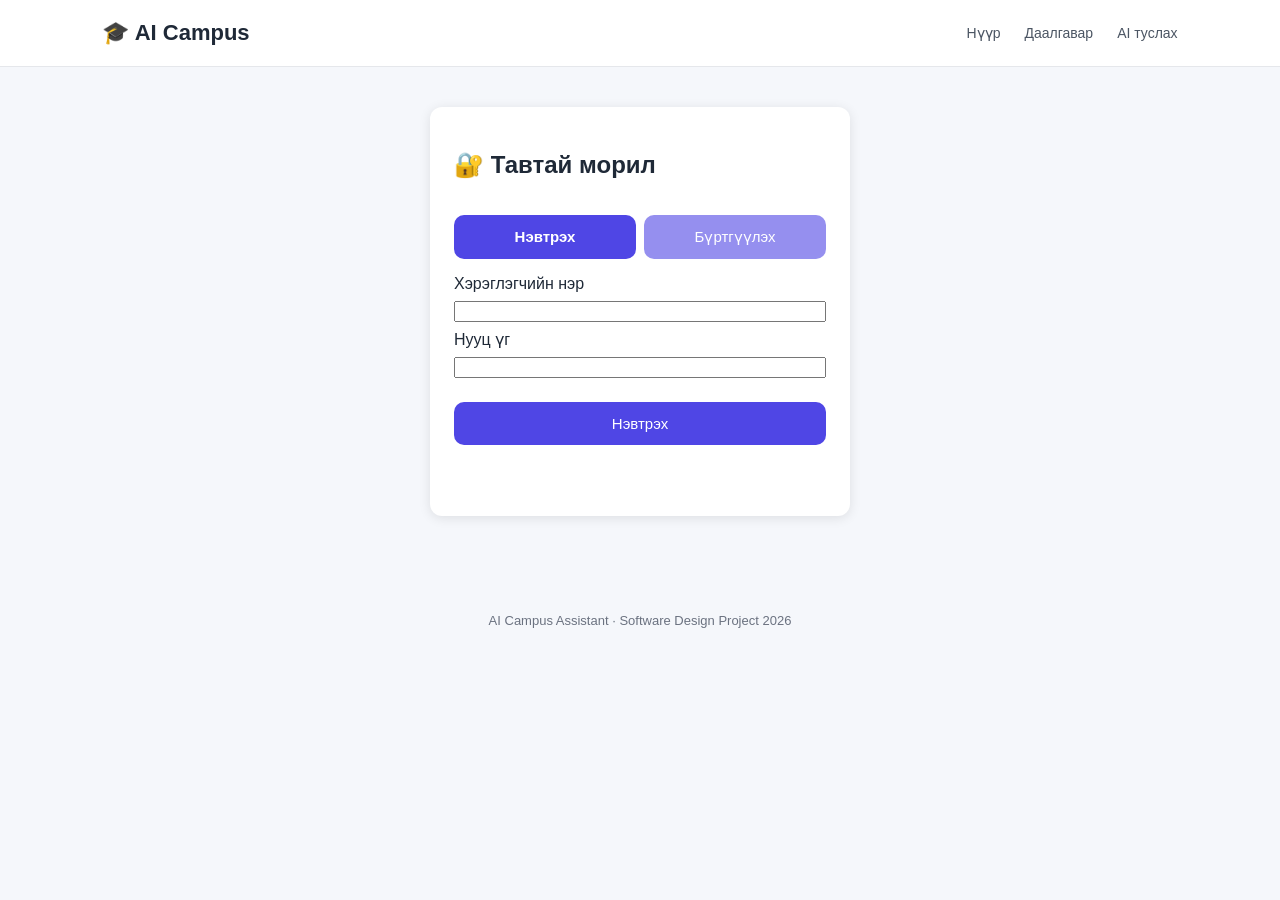
==== frontend/index.html @ bb843589 "Connect frontend to JWT auth and clear chat on logout" ====
<!DOCTYPE html>
<html lang="mn">
<head>
    <meta charset="UTF-8">
    <meta name="viewport" content="width=device-width, initial-scale=1.0">

    <title>AI Campus Assistant</title>

    <link rel="stylesheet" href="style.css">

    <style>
        [hidden] { display: none !important; }

        .user-info {
            display: flex;
            align-items: center;
            gap: 12px;
        }

        .auth-section {
            max-width: 420px;
            margin: 40px auto;
            padding: 24px;
            border-radius: 12px;
            background: #ffffff;
            box-shadow: 0 2px 12px rgba(0, 0, 0, 0.1);
        }

        .auth-tabs {
            display: flex;
            gap: 8px;
            margin-bottom: 16px;
        }

        .auth-tabs button {
            flex: 1;
            opacity: 0.6;
        }

        .auth-tabs button.active {
            opacity: 1;
            font-weight: bold;
        }

        .auth-section form {
            display: flex;
            flex-direction: column;
            gap: 8px;
        }

        .auth-message {
            margin-top: 12px;
            min-height: 1.2em;
        }

        .auth-message.error { color: #c0392b; }
        .auth-message.success { color: #1e8449; }
    </style>
</head>

<body>
    <header class="header">
        <div class="logo">🎓 AI Campus</div>

        <nav>
            <a href="#dashboard">Нүүр</a>
            <a href="#assignments">Даалгавар</a>
            <a href="#assistant">AI туслах</a>
        </nav>

        <div id="user-info" class="user-info" hidden>
            <span>👤 <strong id="user-name"></strong></span>
            <button id="logout-button" type="button">Гарах</button>
        </div>
    </header>

    <main class="container">

        <!-- Нэвтрэх / Бүртгүүлэх -->
        <section id="auth-section" class="auth-section" hidden>
            <h2>🔐 Тавтай морил</h2>

            <div class="auth-tabs">
                <button id="tab-login" type="button" class="active">Нэвтрэх</button>
                <button id="tab-register" type="button">Бүртгүүлэх</button>
            </div>

            <form id="login-form">
                <label for="login-username">Хэрэглэгчийн нэр</label>
                <input id="login-username" type="text" minlength="3" maxlength="30" required autocomplete="username">

                <label for="login-password">Нууц үг</label>
                <input id="login-password" type="password" minlength="8" maxlength="128" required autocomplete="current-password">

                <button type="submit">Нэвтрэх</button>
            </form>

            <form id="register-form" hidden>
                <label for="register-username">Хэрэглэгчийн нэр (3-30 тэмдэгт)</label>
                <input id="register-username" type="text" minlength="3" maxlength="30" required autocomplete="username">

                <label for="register-email">Имэйл</label>
                <input id="register-email" type="email" maxlength="254" required autocomplete="email">

                <label for="register-password">Нууц үг (хамгийн багадаа 8 тэмдэгт)</label>
                <input id="register-password" type="password" minlength="8" maxlength="128" required autocomplete="new-password">

                <label for="register-country">Улс</label>
                <input id="register-country" type="text" maxlength="50" placeholder="Mongolia">

                <label for="register-language">Хэл</label>
                <select id="register-language">
                    <option value="mn">Монгол</option>
                    <option value="en">English</option>
                    <option value="ko">한국어</option>
                </select>

                <button type="submit">Бүртгүүлэх</button>
            </form>

            <p id="auth-message" class="auth-message"></p>
        </section>

        <!-- Нэвтэрсний дараа харагдах хэсэг -->
        <div id="app-content" hidden>

            <section class="welcome">
                <p class="subtitle">YOUR SMART CAMPUS COMPANION</p>

                <h1>Сайн байна уу? 👋</h1>

                <p>
                    Хичээл, даалгавар, сургуулийн мэдээллээ
                    нэг дороос удирдаарай.
                </p>

                <button onclick="showWelcome()">
                    Эхлэх
                </button>
            </section>

            <section id="dashboard" class="dashboard">
                <h2>Миний самбар</h2>

                <div class="cards">

                    <article class="card">
                        <div class="icon">📝</div>
                        <h3>Даалгавар</h3>
                        <p>Хичээлийн ажлуудаа удирдах</p>
                        <span>Удахгүй</span>
                    </article>

                    <article class="card">
                        <div class="icon">🤖</div>
                        <h3>AI туслах</h3>
                        <p>Хичээлийн материалаа ойлгох</p>
                        <span>Удахгүй</span>
                    </article>

                    <article class="card">
                        <div class="icon">📅</div>
                        <h3>Суралцах төлөвлөгөө</h3>
                        <p>Өдөр тутмын ажлаа төлөвлөх</p>
                        <span>Удахгүй</span>
                    </article>

                </div>
            </section>

            <section id="assignments" class="assignment-manager">
                <h2>📝 Даалгаврын удирдлага</h2>

                <form id="assignment-form">
                    <label for="assignment-title">Даалгаврын нэр</label>
                    <input
                        id="assignment-title"
                        type="text"
                        placeholder="Software Design Project"
                        required
                    >

                    <label for="assignment-course">Хичээлийн нэр</label>
                    <input
                        id="assignment-course"
                        type="text"
                        placeholder="소프트웨어설계"
                        required
                    >

                    <label for="assignment-deadline">Дуусах хугацаа</label>
                    <input
                        id="assignment-deadline"
                        type="date"
                        required
                    >

                    <button type="submit">+ Даалгавар нэмэх</button>
                </form>

                <div class="assignment-summary">
                    <span>Нийт: <strong id="total-count">0</strong></span>
                    <span>Дууссан: <strong id="completed-count">0</strong></span>
                    <span>Үлдсэн: <strong id="remaining-count">0</strong></span>
                </div>

                <!-- Даалгавар хайх, шүүх -->
                <div class="assignment-filters">
                    <input
                        type="text"
                        id="assignment-search"
                        placeholder="🔎 Даалгавар эсвэл хичээлийн нэрээр хайх..."
                    >

                    <select id="assignment-status">
                        <option value="all">Бүх даалгавар</option>
                        <option value="incomplete">Дуусаагүй</option>
                        <option value="completed">Дууссан</option>
                    </select>
                </div>

                <div id="assignment-list">
                    <p>Одоогоор даалгавар алга.</p>
                </div>
            </section>

            <section id="assistant" class="assistant">
                <h2>🤖 AI Campus Assistant</h2>

                <p class="assistant-description">
                    Сургалтын даалгаврынхаа талаар асуугаарай.
                </p>

                <div id="chat-messages" class="chat-messages">
                    <div class="chat-message bot-message">
                        Сайн байна уу! 👋 Би таны даалгавруудын талаар тусалж чадна.
                        <br>
                        Жишээ нь: "Ямар даалгавар үлдсэн бэ?"
                    </div>
                </div>

                <form id="chat-form" class="chat-form">
                    <input
                        type="text"
                        id="chat-input"
                        placeholder="Асуултаа энд бичнэ үү..."
                        autocomplete="off"
                        required
                    >

                    <button type="submit">Илгээх</button>
                </form>
            </section>

        </div>
    </main>

    <footer>
        <p>AI Campus Assistant · Software Design Project 2026</p>
    </footer>

    <script>
        function showWelcome() {
            alert("AI Campus Assistant-д тавтай морил!");
        }
    </script>

    <script src="app.js"></script>
</body>
</html>
---- frontend/style.css ----
* {
    box-sizing: border-box;
}

body {
    margin: 0;
    font-family: -apple-system, BlinkMacSystemFont,
        "Segoe UI", sans-serif;
    background: #f5f7fb;
    color: #1f2937;
}

.header {
    display: flex;
    justify-content: space-between;
    align-items: center;
    padding: 20px 8%;
    background: white;
    border-bottom: 1px solid #e5e7eb;
}

.logo {
    font-size: 22px;
    font-weight: 700;
}

nav {
    display: flex;
    gap: 24px;
}

nav a {
    text-decoration: none;
    color: #4b5563;
    font-size: 14px;
}

nav a:hover {
    color: #4f46e5;
}

.container {
    width: 84%;
    max-width: 1100px;
    margin: 40px auto;
}

.welcome {
    padding: 48px;
    border-radius: 20px;
    background: white;
    border: 1px solid #e5e7eb;
}

.subtitle {
    color: #4f46e5;
    font-size: 12px;
    font-weight: 700;
    letter-spacing: 2px;
}

.welcome h1 {
    font-size: 36px;
    margin-bottom: 12px;
}

.welcome p {
    line-height: 1.8;
    color: #6b7280;
}

button {
    margin-top: 16px;
    padding: 13px 24px;
    border: none;
    border-radius: 10px;
    background: #4f46e5;
    color: white;
    font-size: 15px;
    cursor: pointer;
}

button:hover {
    background: #4338ca;
}

.dashboard {
    margin-top: 40px;
}

.dashboard h2,
.assistant h2 {
    font-size: 23px;
}

.cards {
    display: grid;
    grid-template-columns: repeat(3, minmax(0, 1fr));
    gap: 20px;
    margin-top: 20px;
}

.card {
    padding: 24px;
    background: white;
    border: 1px solid #e5e7eb;
    border-radius: 16px;
}

.icon {
    font-size: 30px;
}

.card h3 {
    margin-bottom: 10px;
}

.card p {
    min-height: 42px;
    color: #6b7280;
    font-size: 14px;
    line-height: 1.6;
}

.card span {
    display: inline-block;
    margin-top: 8px;
    color: #4f46e5;
    font-size: 13px;
}

.assistant {
    margin-top: 32px;
    padding: 28px;
    background: white;
    border: 1px solid #e5e7eb;
    border-radius: 16px;
    line-height: 1.8;
}

.assistant p {
    color: #6b7280;
}

footer {
    margin-top: 60px;
    padding: 24px;
    text-align: center;
    color: #6b7280;
    font-size: 13px;
}

@media (max-width: 700px) {
    .header {
        align-items: flex-start;
        gap: 16px;
        flex-direction: column;
    }

    nav {
        flex-wrap: wrap;
        gap: 16px;
    }

    .container {
        width: 92%;
    }

    .welcome {
        padding: 28px;
    }

    .welcome h1 {
        font-size: 28px;
    }

    .cards {
        grid-template-columns: 1fr;
    }
}
/* Assignment Manager */

.assignment-manager {
    margin-top: 32px;
    padding: 28px;
    background: white;
    border: 1px solid #e5e7eb;
    border-radius: 16px;
}

#assignment-form {
    display: flex;
    flex-direction: column;
    gap: 10px;
    margin-top: 24px;
}

#assignment-form label {
    margin-top: 8px;
    font-weight: 600;
}

#assignment-form input {
    padding: 12px;
    border: 1px solid #d1d5db;
    border-radius: 8px;
    font: inherit;
}

.assignment-summary {
    display: flex;
    flex-wrap: wrap;
    gap: 20px;
    margin: 24px 0;
}

.assignment-item {
    display: flex;
    align-items: center;
    justify-content: space-between;
    gap: 16px;
    padding: 16px 0;
    border-bottom: 1px solid #e5e7eb;
}

.assignment-item p {
    margin: 6px 0;
    color: #6b7280;
}

.assignment-item.completed h3 {
    text-decoration: line-through;
    color: #6b7280;
}

.assignment-actions {
    display: flex;
    flex-wrap: wrap;
    gap: 8px;
}

.assignment-actions button {
    margin-top: 0;
    padding: 8px 12px;
    font-size: 13px;
}

.delete-button {
    background: #dc2626;
}

.delete-button:hover {
    background: #b91c1c;
}

@media (max-width: 600px) {
    .assignment-item {
        align-items: flex-start;
        flex-direction: column;
    }
}
/* Даалгаврын хугацааны төлөв */

.assignment-item.overdue {
    border-left: 5px solid #e53935;
    background-color: #fff1f0;
}

.assignment-item.due-soon {
    border-left: 5px solid #fb8c00;
    background-color: #fff8e8;
}

.assignment-item.upcoming {
    border-left: 5px solid #43a047;
    background-color: #f1f8e9;
}

.assignment-item.completed {
    border-left: 5px solid #9e9e9e;
    background-color: #f5f5f5;
}
/* Хайлт болон шүүлтийн загвар */
.assignment-filters {
    display: flex;
    gap: 12px;
    margin: 24px 0 16px;
    align-items: center;
}

.assignment-filters input,
.assignment-filters select {
    padding: 12px 14px;
    border: 1px solid #d1d5db;
    border-radius: 10px;
    background-color: #ffffff;
    font-size: 15px;
    color: #1f2937;
    outline: none;
}

.assignment-filters input {
    flex: 1;
    min-width: 0;
}

.assignment-filters input:focus,
.assignment-filters select:focus {
    border-color: #5145e5;
    box-shadow: 0 0 0 3px rgba(81, 69, 229, 0.12);
}

.assignment-filters select {
    cursor: pointer;
}

@media (max-width: 600px) {
    .assignment-filters {
        flex-direction: column;
        align-items: stretch;
    }

    .assignment-filters input,
    .assignment-filters select {
        width: 100%;
        box-sizing: border-box;
    }
}
/* AI Campus Assistant чатны загвар */

.assistant-description {
    color: #6b7280;
    margin-bottom: 20px;
}

.chat-messages {
    display: flex;
    flex-direction: column;
    gap: 12px;
    min-height: 180px;
    max-height: 350px;
    overflow-y: auto;
    padding: 18px;
    margin-bottom: 18px;
    background-color: #f8fafc;
    border: 1px solid #e5e7eb;
    border-radius: 14px;
}

.chat-message {
    max-width: 85%;
    padding: 12px 16px;
    border-radius: 14px;
    line-height: 1.6;
    overflow-wrap: anywhere;
}

.bot-message {
    align-self: flex-start;
    color: #1f2937;
    background-color: #e8eaff;
    border-bottom-left-radius: 4px;
}

.user-message {
    align-self: flex-end;
    color: #ffffff;
    background-color: #5145e5;
    border-bottom-right-radius: 4px;
}

.chat-form {
    display: flex;
    gap: 10px;
}

.chat-form input {
    flex: 1;
    min-width: 0;
    padding: 13px 15px;
    border: 1px solid #d1d5db;
    border-radius: 10px;
    font-size: 15px;
    outline: none;
}

.chat-form input:focus {
    border-color: #5145e5;
    box-shadow: 0 0 0 3px rgba(81, 69, 229, 0.12);
}

.chat-form button {
    padding: 12px 20px;
    border: none;
    border-radius: 10px;
    background-color: #5145e5;
    color: #ffffff;
    font-size: 15px;
    font-weight: 600;
    cursor: pointer;
}

.chat-form button:hover {
    background-color: #4338ca;
}

@media (max-width: 600px) {
    .chat-form {
        flex-direction: column;
    }

    .chat-form button {
        width: 100%;
    }
}
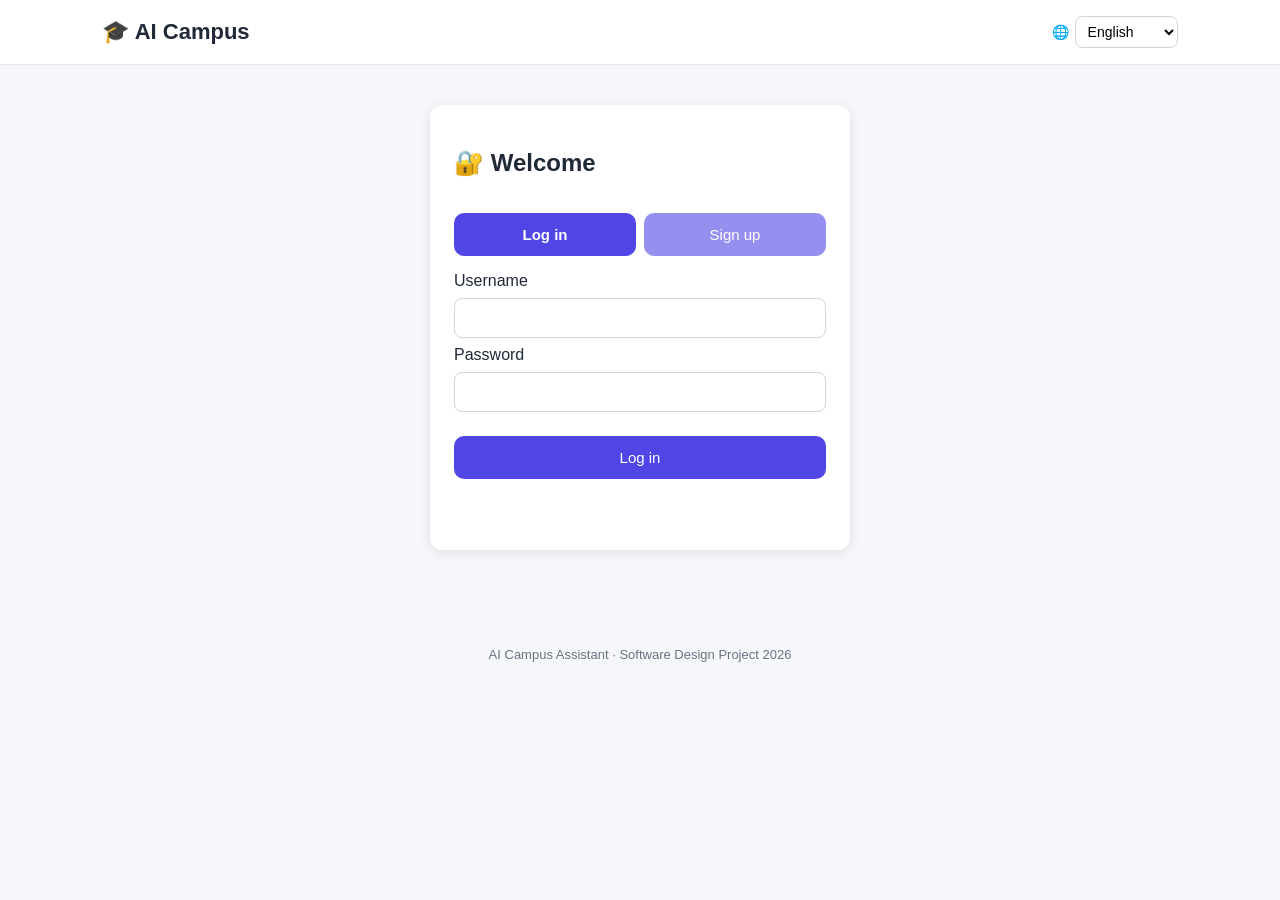
==== commit 14e93e41: "Add courses, calendar, statistics, 6-language UI and pytest suite" ====
--- a/frontend/index.html
+++ b/frontend/index.html
@@ -1,5 +1,5 @@
 <!DOCTYPE html>
-<html lang="mn">
+<html lang="ko">
 <head>
     <meta charset="UTF-8">
     <meta name="viewport" content="width=device-width, initial-scale=1.0">
@@ -7,70 +7,32 @@
     <title>AI Campus Assistant</title>
 
     <link rel="stylesheet" href="style.css">
-
-    <style>
-        [hidden] { display: none !important; }
-
-        .user-info {
-            display: flex;
-            align-items: center;
-            gap: 12px;
-        }
-
-        .auth-section {
-            max-width: 420px;
-            margin: 40px auto;
-            padding: 24px;
-            border-radius: 12px;
-            background: #ffffff;
-            box-shadow: 0 2px 12px rgba(0, 0, 0, 0.1);
-        }
-
-        .auth-tabs {
-            display: flex;
-            gap: 8px;
-            margin-bottom: 16px;
-        }
-
-        .auth-tabs button {
-            flex: 1;
-            opacity: 0.6;
-        }
-
-        .auth-tabs button.active {
-            opacity: 1;
-            font-weight: bold;
-        }
-
-        .auth-section form {
-            display: flex;
-            flex-direction: column;
-            gap: 8px;
-        }
-
-        .auth-message {
-            margin-top: 12px;
-            min-height: 1.2em;
-        }
-
-        .auth-message.error { color: #c0392b; }
-        .auth-message.success { color: #1e8449; }
-    </style>
 </head>
 
 <body>
     <header class="header">
         <div class="logo">🎓 AI Campus</div>
 
-        <nav>
-            <a href="#dashboard">Нүүр</a>
-            <a href="#assignments">Даалгавар</a>
-            <a href="#assistant">AI туслах</a>
+        <nav id="main-nav" hidden>
+            <a href="#dashboard" data-i18n="nav.home">Home</a>
+            <a href="#assignments" data-i18n="nav.assignments">Assignments</a>
+            <a href="#courses" data-i18n="nav.courses">Courses</a>
+            <a href="#calendar" data-i18n="nav.calendar">Calendar</a>
+            <a href="#stats" data-i18n="nav.stats">Statistics</a>
+            <a href="#assistant" data-i18n="nav.assistant">AI assistant</a>
         </nav>
 
-        <div id="user-info" class="user-info" hidden>
-            <span>👤 <strong id="user-name"></strong></span>
-            <button id="logout-button" type="button">Гарах</button>
+        <div class="header-actions">
+            <label class="language-picker">
+                <span class="visually-hidden" data-i18n="header.language">Language</span>
+                🌐
+                <select id="language-select"></select>
+            </label>
+
+            <div id="user-info" class="user-info" hidden>
+                <span>👤 <strong id="user-name"></strong></span>
+                <button id="logout-button" type="button" class="secondary-button" data-i18n="header.logout">Log out</button>
+            </div>
         </div>
     </header>
 
@@ -78,193 +40,322 @@
 
         <!-- Нэвтрэх / Бүртгүүлэх -->
         <section id="auth-section" class="auth-section" hidden>
-            <h2>🔐 Тавтай морил</h2>
-
-            <div class="auth-tabs">
-                <button id="tab-login" type="button" class="active">Нэвтрэх</button>
-                <button id="tab-register" type="button">Бүртгүүлэх</button>
+            <h2 data-i18n="auth.welcome">Welcome</h2>
+
+            <div class="auth-tabs" role="tablist">
+                <button id="tab-login" type="button" class="active" data-i18n="auth.loginTab">Log in</button>
+                <button id="tab-register" type="button" data-i18n="auth.registerTab">Sign up</button>
             </div>
 
-            <form id="login-form">
-                <label for="login-username">Хэрэглэгчийн нэр</label>
+            <form id="login-form" class="stacked-form">
+                <label for="login-username" data-i18n="auth.username">Username</label>
                 <input id="login-username" type="text" minlength="3" maxlength="30" required autocomplete="username">
 
-                <label for="login-password">Нууц үг</label>
+                <label for="login-password" data-i18n="auth.password">Password</label>
                 <input id="login-password" type="password" minlength="8" maxlength="128" required autocomplete="current-password">
 
-                <button type="submit">Нэвтрэх</button>
+                <button type="submit" data-i18n="auth.loginButton">Log in</button>
             </form>
 
-            <form id="register-form" hidden>
-                <label for="register-username">Хэрэглэгчийн нэр (3-30 тэмдэгт)</label>
+            <form id="register-form" class="stacked-form" hidden>
+                <label for="register-username" data-i18n="auth.usernameHint">Username</label>
                 <input id="register-username" type="text" minlength="3" maxlength="30" required autocomplete="username">
 
-                <label for="register-email">Имэйл</label>
+                <label for="register-email" data-i18n="auth.email">Email</label>
                 <input id="register-email" type="email" maxlength="254" required autocomplete="email">
 
-                <label for="register-password">Нууц үг (хамгийн багадаа 8 тэмдэгт)</label>
+                <label for="register-password" data-i18n="auth.passwordHint">Password</label>
                 <input id="register-password" type="password" minlength="8" maxlength="128" required autocomplete="new-password">
 
-                <label for="register-country">Улс</label>
-                <input id="register-country" type="text" maxlength="50" placeholder="Mongolia">
-
-                <label for="register-language">Хэл</label>
-                <select id="register-language">
-                    <option value="mn">Монгол</option>
-                    <option value="en">English</option>
-                    <option value="ko">한국어</option>
-                </select>
-
-                <button type="submit">Бүртгүүлэх</button>
+                <label for="register-country" data-i18n="auth.country">Country</label>
+                <input id="register-country" type="text" maxlength="50" placeholder="Korea">
+
+                <label for="register-language" data-i18n="auth.language">Language</label>
+                <select id="register-language"></select>
+
+                <button type="submit" data-i18n="auth.registerButton">Sign up</button>
             </form>
 
-            <p id="auth-message" class="auth-message"></p>
+            <p id="auth-message" class="auth-message" role="alert"></p>
         </section>
 
         <!-- Нэвтэрсний дараа харагдах хэсэг -->
         <div id="app-content" hidden>
 
             <section class="welcome">
-                <p class="subtitle">YOUR SMART CAMPUS COMPANION</p>
-
-                <h1>Сайн байна уу? 👋</h1>
-
-                <p>
-                    Хичээл, даалгавар, сургуулийн мэдээллээ
-                    нэг дороос удирдаарай.
-                </p>
-
-                <button onclick="showWelcome()">
-                    Эхлэх
-                </button>
-            </section>
-
+                <p class="subtitle" data-i18n="welcome.subtitle">YOUR SMART CAMPUS COMPANION</p>
+                <h1 id="welcome-greeting"></h1>
+                <p data-i18n="welcome.text">Manage your courses, assignments and schedule in one place.</p>
+                <a class="button-link" href="#assignments" data-i18n="welcome.start">Add an assignment</a>
+            </section>
+
+            <!-- Самбар -->
             <section id="dashboard" class="dashboard">
-                <h2>Миний самбар</h2>
-
-                <div class="cards">
-
-                    <article class="card">
-                        <div class="icon">📝</div>
-                        <h3>Даалгавар</h3>
-                        <p>Хичээлийн ажлуудаа удирдах</p>
-                        <span>Удахгүй</span>
-                    </article>
-
-                    <article class="card">
-                        <div class="icon">🤖</div>
-                        <h3>AI туслах</h3>
-                        <p>Хичээлийн материалаа ойлгох</p>
-                        <span>Удахгүй</span>
-                    </article>
-
-                    <article class="card">
-                        <div class="icon">📅</div>
-                        <h3>Суралцах төлөвлөгөө</h3>
-                        <p>Өдөр тутмын ажлаа төлөвлөх</p>
-                        <span>Удахгүй</span>
-                    </article>
-
-                </div>
-            </section>
-
-            <section id="assignments" class="assignment-manager">
-                <h2>📝 Даалгаврын удирдлага</h2>
-
-                <form id="assignment-form">
-                    <label for="assignment-title">Даалгаврын нэр</label>
-                    <input
-                        id="assignment-title"
-                        type="text"
-                        placeholder="Software Design Project"
-                        required
-                    >
-
-                    <label for="assignment-course">Хичээлийн нэр</label>
-                    <input
-                        id="assignment-course"
-                        type="text"
-                        placeholder="소프트웨어설계"
-                        required
-                    >
-
-                    <label for="assignment-deadline">Дуусах хугацаа</label>
-                    <input
-                        id="assignment-deadline"
-                        type="date"
-                        required
-                    >
-
-                    <button type="submit">+ Даалгавар нэмэх</button>
+                <h2 data-i18n="dashboard.title">My dashboard</h2>
+
+                <div class="stat-tiles">
+                    <article class="stat-tile">
+                        <span class="stat-label" data-i18n="dashboard.remaining">Remaining</span>
+                        <strong id="tile-remaining" class="stat-value">0</strong>
+                    </article>
+                    <article class="stat-tile">
+                        <span class="stat-label" data-i18n="dashboard.dueWeek">Due in 7 days</span>
+                        <strong id="tile-due-week" class="stat-value">0</strong>
+                    </article>
+                    <article class="stat-tile tile-warning">
+                        <span class="stat-label" data-i18n="dashboard.overdue">Overdue</span>
+                        <strong id="tile-overdue" class="stat-value">0</strong>
+                    </article>
+                    <article class="stat-tile">
+                        <span class="stat-label" data-i18n="dashboard.rate">Completion rate</span>
+                        <strong id="tile-rate" class="stat-value">0%</strong>
+                    </article>
+                </div>
+            </section>
+
+            <!-- Даалгавар -->
+            <section id="assignments" class="panel assignment-manager">
+                <h2 data-i18n="assign.title">Assignments</h2>
+
+                <form id="assignment-form" class="assignment-form">
+                    <div class="form-field form-field-wide">
+                        <label for="assignment-title" data-i18n="assign.name">Assignment title</label>
+                        <input id="assignment-title" type="text" maxlength="200" placeholder="Software Design Project" required>
+                    </div>
+
+                    <div class="form-field">
+                        <label for="assignment-course" data-i18n="assign.course">Course</label>
+                        <input id="assignment-course" type="text" maxlength="200" list="course-options" placeholder="소프트웨어설계" required>
+                        <datalist id="course-options"></datalist>
+                    </div>
+
+                    <div class="form-field">
+                        <label for="assignment-deadline" data-i18n="assign.deadline">Deadline</label>
+                        <input id="assignment-deadline" type="date" required>
+                    </div>
+
+                    <div class="form-field">
+                        <label for="assignment-priority" data-i18n="assign.priority">Priority</label>
+                        <select id="assignment-priority">
+                            <option value="high" data-i18n="priority.high">High</option>
+                            <option value="medium" data-i18n="priority.medium" selected>Medium</option>
+                            <option value="low" data-i18n="priority.low">Low</option>
+                        </select>
+                    </div>
+
+                    <div class="form-field form-field-wide">
+                        <label for="assignment-notes" data-i18n="assign.notes">Notes</label>
+                        <textarea id="assignment-notes" rows="2" maxlength="1000" data-i18n-placeholder="assign.notesPlaceholder"></textarea>
+                    </div>
+
+                    <button type="submit" class="form-field-wide" data-i18n="assign.add">+ Add assignment</button>
                 </form>
 
                 <div class="assignment-summary">
-                    <span>Нийт: <strong id="total-count">0</strong></span>
-                    <span>Дууссан: <strong id="completed-count">0</strong></span>
-                    <span>Үлдсэн: <strong id="remaining-count">0</strong></span>
-                </div>
-
-                <!-- Даалгавар хайх, шүүх -->
+                    <span><span data-i18n="assign.total">Total</span>: <strong id="total-count">0</strong></span>
+                    <span><span data-i18n="assign.completed">Completed</span>: <strong id="completed-count">0</strong></span>
+                    <span><span data-i18n="assign.remaining">Remaining</span>: <strong id="remaining-count">0</strong></span>
+                </div>
+
+                <!-- Даалгавар хайх, шүүх, эрэмбэлэх -->
                 <div class="assignment-filters">
-                    <input
-                        type="text"
-                        id="assignment-search"
-                        placeholder="🔎 Даалгавар эсвэл хичээлийн нэрээр хайх..."
-                    >
+                    <input type="text" id="assignment-search" data-i18n-placeholder="assign.search">
 
                     <select id="assignment-status">
-                        <option value="all">Бүх даалгавар</option>
-                        <option value="incomplete">Дуусаагүй</option>
-                        <option value="completed">Дууссан</option>
+                        <option value="all" data-i18n="filter.allStatus">All assignments</option>
+                        <option value="incomplete" data-i18n="filter.incomplete">Incomplete</option>
+                        <option value="completed" data-i18n="filter.completed">Completed</option>
                     </select>
-                </div>
-
-                <div id="assignment-list">
-                    <p>Одоогоор даалгавар алга.</p>
-                </div>
-            </section>
-
-            <section id="assistant" class="assistant">
-                <h2>🤖 AI Campus Assistant</h2>
-
-                <p class="assistant-description">
-                    Сургалтын даалгаврынхаа талаар асуугаарай.
-                </p>
-
-                <div id="chat-messages" class="chat-messages">
+
+                    <select id="assignment-course-filter">
+                        <option value="all" data-i18n="filter.allCourses">All courses</option>
+                    </select>
+
+                    <select id="assignment-priority-filter">
+                        <option value="all" data-i18n="filter.allPriorities">All priorities</option>
+                        <option value="high" data-i18n="priority.high">High</option>
+                        <option value="medium" data-i18n="priority.medium">Medium</option>
+                        <option value="low" data-i18n="priority.low">Low</option>
+                    </select>
+
+                    <select id="assignment-sort">
+                        <option value="deadline" data-i18n="sort.deadline">Sort: deadline</option>
+                        <option value="priority" data-i18n="sort.priority">Sort: priority</option>
+                        <option value="newest" data-i18n="sort.newest">Sort: newest</option>
+                    </select>
+                </div>
+
+                <div id="assignment-list" aria-live="polite"></div>
+            </section>
+
+            <!-- Хичээл -->
+            <section id="courses" class="panel">
+                <h2 data-i18n="courses.title">Courses</h2>
+                <p class="section-description" data-i18n="courses.description"></p>
+
+                <form id="course-form" class="inline-form">
+                    <label for="course-name" class="visually-hidden" data-i18n="courses.name">Course name</label>
+                    <input id="course-name" type="text" maxlength="200" required data-i18n-placeholder="courses.name">
+
+                    <label for="course-color" class="visually-hidden" data-i18n="courses.color">Colour</label>
+                    <input id="course-color" type="color" value="#4f46e5" data-i18n-title="courses.color">
+
+                    <button type="submit" data-i18n="courses.add">+ Add course</button>
+                </form>
+
+                <p id="course-message" class="form-message" role="alert"></p>
+                <ul id="course-list" class="course-list"></ul>
+            </section>
+
+            <!-- Календарь -->
+            <section id="calendar" class="panel">
+                <div class="calendar-header">
+                    <h2 data-i18n="calendar.title">Calendar</h2>
+
+                    <div class="calendar-controls">
+                        <button id="calendar-prev" type="button" class="icon-button" data-i18n-title="calendar.prev">‹</button>
+                        <strong id="calendar-month" class="calendar-month"></strong>
+                        <button id="calendar-next" type="button" class="icon-button" data-i18n-title="calendar.next">›</button>
+                        <button id="calendar-today" type="button" class="secondary-button" data-i18n="calendar.today">Today</button>
+                    </div>
+                </div>
+
+                <div id="calendar-weekdays" class="calendar-weekdays" aria-hidden="true"></div>
+                <div id="calendar-grid" class="calendar-grid" role="grid"></div>
+
+                <div class="calendar-detail">
+                    <h3 id="calendar-detail-title"></h3>
+                    <ul id="calendar-detail-list" class="calendar-detail-list"></ul>
+                </div>
+            </section>
+
+            <!-- Статистик -->
+            <section id="stats" class="panel">
+                <div class="panel-header">
+                    <h2 data-i18n="stats.title">Statistics</h2>
+                    <button id="stats-table-toggle" type="button" class="secondary-button" data-i18n="stats.showTable">Show as table</button>
+                </div>
+
+                <p id="stats-message" class="form-message" role="alert"></p>
+
+                <div class="stat-tiles">
+                    <article class="stat-tile">
+                        <span class="stat-label" data-i18n="stats.total">Total</span>
+                        <strong id="stats-total" class="stat-value">0</strong>
+                    </article>
+                    <article class="stat-tile">
+                        <span class="stat-label" data-i18n="stats.completed">Completed</span>
+                        <strong id="stats-completed" class="stat-value">0</strong>
+                    </article>
+                    <article class="stat-tile tile-warning">
+                        <span class="stat-label" data-i18n="stats.overdue">Overdue</span>
+                        <strong id="stats-overdue" class="stat-value">0</strong>
+                    </article>
+                    <article class="stat-tile">
+                        <span class="stat-label" data-i18n="stats.rate">Completion rate</span>
+                        <strong id="stats-rate" class="stat-value">0%</strong>
+                    </article>
+                </div>
+
+                <div class="chart-grid">
+                    <figure class="chart-card">
+                        <figcaption>
+                            <span data-i18n="stats.weekly">Completed per week</span>
+                            <small data-i18n="stats.weeklyHint">Last 8 weeks</small>
+                        </figcaption>
+                        <div id="chart-weekly" class="bar-chart"></div>
+                        <table id="table-weekly" class="data-table" hidden></table>
+                    </figure>
+
+                    <figure class="chart-card">
+                        <figcaption>
+                            <span data-i18n="stats.upcoming">Due in the next 7 days</span>
+                        </figcaption>
+                        <div id="chart-upcoming" class="bar-chart"></div>
+                        <table id="table-upcoming" class="data-table" hidden></table>
+                    </figure>
+
+                    <figure class="chart-card">
+                        <figcaption>
+                            <span data-i18n="stats.byCourse">Progress by course</span>
+                        </figcaption>
+                        <ul id="chart-courses" class="progress-list"></ul>
+                    </figure>
+
+                    <figure class="chart-card">
+                        <figcaption>
+                            <span data-i18n="stats.byPriority">By priority</span>
+                        </figcaption>
+                        <ul id="chart-priority" class="progress-list"></ul>
+                    </figure>
+                </div>
+            </section>
+
+            <!-- AI туслах -->
+            <section id="assistant" class="panel assistant">
+                <h2 data-i18n="assistant.title">AI Campus Assistant</h2>
+
+                <p class="assistant-description" data-i18n="assistant.description"></p>
+
+                <div id="chat-messages" class="chat-messages" aria-live="polite">
                     <div class="chat-message bot-message">
-                        Сайн байна уу! 👋 Би таны даалгавруудын талаар тусалж чадна.
-                        <br>
-                        Жишээ нь: "Ямар даалгавар үлдсэн бэ?"
+                        <p data-i18n="assistant.greeting"></p>
+                        <p data-i18n="assistant.example"></p>
                     </div>
                 </div>
 
                 <form id="chat-form" class="chat-form">
-                    <input
-                        type="text"
-                        id="chat-input"
-                        placeholder="Асуултаа энд бичнэ үү..."
-                        autocomplete="off"
-                        required
-                    >
-
-                    <button type="submit">Илгээх</button>
+                    <input type="text" id="chat-input" maxlength="500" autocomplete="off" required data-i18n-placeholder="assistant.placeholder">
+                    <button type="submit" data-i18n="assistant.send">Send</button>
                 </form>
             </section>
 
         </div>
     </main>
 
+    <!-- Даалгавар засах цонх -->
+    <dialog id="edit-dialog" class="edit-dialog">
+        <form id="edit-form" class="stacked-form" method="dialog">
+            <h3 data-i18n="edit.title">Edit assignment</h3>
+
+            <label for="edit-title" data-i18n="assign.name">Assignment title</label>
+            <input id="edit-title" type="text" maxlength="200" required>
+
+            <label for="edit-course" data-i18n="assign.course">Course</label>
+            <input id="edit-course" type="text" maxlength="200" list="course-options" required>
+
+            <label for="edit-deadline" data-i18n="assign.deadline">Deadline</label>
+            <input id="edit-deadline" type="date" required>
+
+            <label for="edit-priority" data-i18n="assign.priority">Priority</label>
+            <select id="edit-priority">
+                <option value="high" data-i18n="priority.high">High</option>
+                <option value="medium" data-i18n="priority.medium">Medium</option>
+                <option value="low" data-i18n="priority.low">Low</option>
+            </select>
+
+            <label for="edit-notes" data-i18n="assign.notes">Notes</label>
+            <textarea id="edit-notes" rows="3" maxlength="1000"></textarea>
+
+            <p id="edit-message" class="form-message" role="alert"></p>
+
+            <div class="dialog-actions">
+                <button id="edit-cancel" type="button" class="secondary-button" data-i18n="edit.cancel">Cancel</button>
+                <button type="submit" data-i18n="edit.save">Save</button>
+            </div>
+        </form>
+    </dialog>
+
     <footer>
-        <p>AI Campus Assistant · Software Design Project 2026</p>
+        <p data-i18n="footer.text">AI Campus Assistant · Software Design Project 2026</p>
     </footer>
 
-    <script>
-        function showWelcome() {
-            alert("AI Campus Assistant-д тавтай морил!");
-        }
-    </script>
-
+    <!-- Дараалал чухал: i18n → app (нийтлэг) → тус бүрийн хэсэг → main (эхлүүлэх) -->
+    <script src="i18n.js"></script>
     <script src="app.js"></script>
+    <script src="courses.js"></script>
+    <script src="calendar.js"></script>
+    <script src="stats.js"></script>
+    <script src="main.js"></script>
 </body>
-</html>+</html>
--- a/frontend/style.css
+++ b/frontend/style.css
@@ -1,32 +1,88 @@
+/* ========================================
+   AI Campus Assistant - Загвар
+   ======================================== */
+
+:root {
+    --color-primary: #4f46e5;
+    --color-primary-dark: #4338ca;
+    --color-primary-soft: #eef2ff;
+    --color-text: #1f2937;
+    --color-text-muted: #6b7280;
+    --color-border: #e5e7eb;
+    --color-input-border: #d1d5db;
+    --color-surface: #ffffff;
+    --color-background: #f5f7fb;
+    --color-danger: #dc2626;
+    --color-danger-dark: #b91c1c;
+    --color-overdue: #e53935;
+    --color-overdue-soft: #fff1f0;
+    --color-soon: #fb8c00;
+    --color-soon-soft: #fff8e8;
+    --color-upcoming: #43a047;
+    --color-upcoming-soft: #f1f8e9;
+    --radius-small: 8px;
+    --radius-medium: 10px;
+    --radius-large: 16px;
+    --focus-ring: 0 0 0 3px rgba(81, 69, 229, 0.18);
+}
+
 * {
     box-sizing: border-box;
+}
+
+[hidden] {
+    display: none !important;
+}
+
+html {
+    scroll-behavior: smooth;
 }
 
 body {
     margin: 0;
     font-family: -apple-system, BlinkMacSystemFont,
-        "Segoe UI", sans-serif;
-    background: #f5f7fb;
-    color: #1f2937;
-}
-
+        "Segoe UI", "Apple SD Gothic Neo", "Malgun Gothic", sans-serif;
+    background: var(--color-background);
+    color: var(--color-text);
+}
+
+/* Дэлгэц уншигчид харагдах, нүдэнд харагдахгүй текст */
+.visually-hidden {
+    position: absolute;
+    width: 1px;
+    height: 1px;
+    padding: 0;
+    margin: -1px;
+    overflow: hidden;
+    clip: rect(0, 0, 0, 0);
+    white-space: nowrap;
+    border: 0;
+}
+
+/* ---------- Header ---------- */
 .header {
+    position: sticky;
+    top: 0;
+    z-index: 10;
     display: flex;
     justify-content: space-between;
     align-items: center;
-    padding: 20px 8%;
-    background: white;
-    border-bottom: 1px solid #e5e7eb;
+    gap: 16px;
+    padding: 16px 8%;
+    background: var(--color-surface);
+    border-bottom: 1px solid var(--color-border);
 }
 
 .logo {
     font-size: 22px;
     font-weight: 700;
+    white-space: nowrap;
 }
 
 nav {
     display: flex;
-    gap: 24px;
+    flex-wrap: wrap;
+    gap: 20px;
 }
 
 nav a {
@@ -36,24 +92,221 @@
 }
 
 nav a:hover {
-    color: #4f46e5;
-}
-
+    color: var(--color-primary);
+}
+
+.header-actions {
+    display: flex;
+    align-items: center;
+    gap: 16px;
+}
+
+.language-picker {
+    display: flex;
+    align-items: center;
+    gap: 6px;
+    font-size: 14px;
+}
+
+.language-picker select {
+    padding: 6px 8px;
+    border: 1px solid var(--color-input-border);
+    border-radius: var(--radius-small);
+    background: var(--color-surface);
+    font: inherit;
+}
+
+.user-info {
+    display: flex;
+    align-items: center;
+    gap: 12px;
+    font-size: 14px;
+}
+
+.user-info button {
+    margin-top: 0;
+    padding: 8px 14px;
+}
+
+/* ---------- Layout ---------- */
 .container {
     width: 84%;
     max-width: 1100px;
     margin: 40px auto;
 }
 
+.panel {
+    margin-top: 32px;
+    padding: 28px;
+    background: var(--color-surface);
+    border: 1px solid var(--color-border);
+    border-radius: var(--radius-large);
+    scroll-margin-top: 90px;
+}
+
+.panel h2,
+.dashboard h2 {
+    margin-top: 0;
+    font-size: 23px;
+}
+
+.panel-header {
+    display: flex;
+    justify-content: space-between;
+    align-items: center;
+    gap: 12px;
+}
+
+.panel-header button {
+    margin-top: 0;
+}
+
+.section-description {
+    color: var(--color-text-muted);
+    line-height: 1.6;
+}
+
+.empty-message {
+    color: var(--color-text-muted);
+    list-style: none;
+}
+
+.form-message {
+    min-height: 1.2em;
+    margin: 8px 0;
+    color: #c0392b;
+}
+
+/* ---------- Товчлуур ---------- */
+button,
+.button-link {
+    display: inline-block;
+    margin-top: 16px;
+    padding: 13px 24px;
+    border: none;
+    border-radius: var(--radius-medium);
+    background: var(--color-primary);
+    color: white;
+    font: inherit;
+    font-size: 15px;
+    text-decoration: none;
+    cursor: pointer;
+}
+
+button:hover,
+.button-link:hover {
+    background: var(--color-primary-dark);
+}
+
+button:focus-visible,
+.button-link:focus-visible,
+input:focus-visible,
+select:focus-visible,
+textarea:focus-visible {
+    outline: none;
+    box-shadow: var(--focus-ring);
+}
+
+button:disabled {
+    opacity: 0.5;
+    cursor: not-allowed;
+}
+
+.secondary-button {
+    background: var(--color-primary-soft);
+    color: var(--color-primary-dark);
+}
+
+.secondary-button:hover {
+    background: #e0e7ff;
+}
+
+.delete-button {
+    background: var(--color-danger);
+}
+
+.delete-button:hover {
+    background: var(--color-danger-dark);
+}
+
+.delete-button:disabled:hover {
+    background: var(--color-danger);
+}
+
+.icon-button {
+    margin-top: 0;
+    width: 36px;
+    height: 36px;
+    padding: 0;
+    font-size: 20px;
+    line-height: 1;
+    background: var(--color-primary-soft);
+    color: var(--color-primary-dark);
+}
+
+.icon-button:hover {
+    background: #e0e7ff;
+}
+
+/* ---------- Нэвтрэх ---------- */
+.auth-section {
+    max-width: 420px;
+    margin: 40px auto;
+    padding: 24px;
+    border-radius: 12px;
+    background: var(--color-surface);
+    box-shadow: 0 2px 12px rgba(0, 0, 0, 0.1);
+}
+
+.auth-tabs {
+    display: flex;
+    gap: 8px;
+    margin-bottom: 16px;
+}
+
+.auth-tabs button {
+    flex: 1;
+    opacity: 0.6;
+}
+
+.auth-tabs button.active {
+    opacity: 1;
+    font-weight: bold;
+}
+
+.stacked-form {
+    display: flex;
+    flex-direction: column;
+    gap: 8px;
+}
+
+.stacked-form input,
+.stacked-form select,
+.stacked-form textarea {
+    padding: 10px 12px;
+    border: 1px solid var(--color-input-border);
+    border-radius: var(--radius-small);
+    font: inherit;
+}
+
+.auth-message {
+    margin-top: 12px;
+    min-height: 1.2em;
+}
+
+.auth-message.error { color: #c0392b; }
+.auth-message.success { color: #1e8449; }
+
+/* ---------- Нүүр ---------- */
 .welcome {
     padding: 48px;
     border-radius: 20px;
-    background: white;
-    border: 1px solid #e5e7eb;
+    background: var(--color-surface);
+    border: 1px solid var(--color-border);
 }
 
 .subtitle {
-    color: #4f46e5;
+    color: var(--color-primary);
     font-size: 12px;
     font-weight: 700;
     letter-spacing: 2px;
@@ -66,145 +319,94 @@
 
 .welcome p {
     line-height: 1.8;
-    color: #6b7280;
-}
-
-button {
-    margin-top: 16px;
-    padding: 13px 24px;
-    border: none;
-    border-radius: 10px;
-    background: #4f46e5;
-    color: white;
-    font-size: 15px;
-    cursor: pointer;
-}
-
-button:hover {
-    background: #4338ca;
+    color: var(--color-text-muted);
 }
 
 .dashboard {
     margin-top: 40px;
-}
-
-.dashboard h2,
-.assistant h2 {
-    font-size: 23px;
-}
-
-.cards {
+    scroll-margin-top: 90px;
+}
+
+/* ---------- Тоон хавтан ---------- */
+.stat-tiles {
+    display: grid;
+    grid-template-columns: repeat(4, minmax(0, 1fr));
+    gap: 16px;
+    margin-top: 16px;
+}
+
+.stat-tile {
+    display: flex;
+    flex-direction: column;
+    gap: 6px;
+    padding: 20px;
+    background: var(--color-surface);
+    border: 1px solid var(--color-border);
+    border-radius: var(--radius-large);
+}
+
+.panel .stat-tile {
+    background: #f8fafc;
+}
+
+.stat-label {
+    color: var(--color-text-muted);
+    font-size: 13px;
+}
+
+.stat-value {
+    font-size: 30px;
+    font-variant-numeric: tabular-nums;
+}
+
+.tile-warning.is-active {
+    border-color: #fecaca;
+    background: var(--color-overdue-soft);
+}
+
+.tile-warning.is-active .stat-value {
+    color: #b91c1c;
+}
+
+/* ---------- Даалгавар ---------- */
+.assignment-form {
     display: grid;
     grid-template-columns: repeat(3, minmax(0, 1fr));
-    gap: 20px;
-    margin-top: 20px;
-}
-
-.card {
-    padding: 24px;
-    background: white;
-    border: 1px solid #e5e7eb;
-    border-radius: 16px;
-}
-
-.icon {
-    font-size: 30px;
-}
-
-.card h3 {
-    margin-bottom: 10px;
-}
-
-.card p {
-    min-height: 42px;
-    color: #6b7280;
-    font-size: 14px;
-    line-height: 1.6;
-}
-
-.card span {
-    display: inline-block;
-    margin-top: 8px;
-    color: #4f46e5;
-    font-size: 13px;
-}
-
-.assistant {
-    margin-top: 32px;
-    padding: 28px;
-    background: white;
-    border: 1px solid #e5e7eb;
-    border-radius: 16px;
-    line-height: 1.8;
-}
-
-.assistant p {
-    color: #6b7280;
-}
-
-footer {
-    margin-top: 60px;
-    padding: 24px;
-    text-align: center;
-    color: #6b7280;
-    font-size: 13px;
-}
-
-@media (max-width: 700px) {
-    .header {
-        align-items: flex-start;
-        gap: 16px;
-        flex-direction: column;
-    }
-
-    nav {
-        flex-wrap: wrap;
-        gap: 16px;
-    }
-
-    .container {
-        width: 92%;
-    }
-
-    .welcome {
-        padding: 28px;
-    }
-
-    .welcome h1 {
-        font-size: 28px;
-    }
-
-    .cards {
-        grid-template-columns: 1fr;
-    }
-}
-/* Assignment Manager */
-
-.assignment-manager {
-    margin-top: 32px;
-    padding: 28px;
-    background: white;
-    border: 1px solid #e5e7eb;
-    border-radius: 16px;
-}
-
-#assignment-form {
+    gap: 14px;
+    margin-top: 24px;
+}
+
+.form-field {
     display: flex;
     flex-direction: column;
-    gap: 10px;
-    margin-top: 24px;
-}
-
-#assignment-form label {
-    margin-top: 8px;
+    gap: 6px;
+    min-width: 0;
+}
+
+.form-field-wide {
+    grid-column: 1 / -1;
+}
+
+.form-field label {
     font-weight: 600;
 }
 
-#assignment-form input {
+.assignment-form input,
+.assignment-form select,
+.assignment-form textarea {
     padding: 12px;
-    border: 1px solid #d1d5db;
-    border-radius: 8px;
+    border: 1px solid var(--color-input-border);
+    border-radius: var(--radius-small);
+    background: var(--color-surface);
     font: inherit;
+}
+
+.assignment-form textarea {
+    resize: vertical;
+}
+
+.assignment-form button {
+    margin-top: 0;
 }
 
 .assignment-summary {
@@ -214,29 +416,96 @@
     margin: 24px 0;
 }
 
+/* Хайлт, шүүлт, эрэмбэ */
+.assignment-filters {
+    display: flex;
+    flex-wrap: wrap;
+    gap: 12px;
+    margin: 24px 0 16px;
+    align-items: center;
+}
+
+.assignment-filters input,
+.assignment-filters select {
+    padding: 12px 14px;
+    border: 1px solid var(--color-input-border);
+    border-radius: var(--radius-medium);
+    background-color: var(--color-surface);
+    font-size: 15px;
+    color: var(--color-text);
+    outline: none;
+}
+
+.assignment-filters input {
+    flex: 1 1 240px;
+    min-width: 0;
+}
+
+.assignment-filters input:focus,
+.assignment-filters select:focus {
+    border-color: #5145e5;
+    box-shadow: var(--focus-ring);
+}
+
+.assignment-filters select {
+    cursor: pointer;
+}
+
 .assignment-item {
     display: flex;
     align-items: center;
     justify-content: space-between;
     gap: 16px;
-    padding: 16px 0;
-    border-bottom: 1px solid #e5e7eb;
-}
-
-.assignment-item p {
-    margin: 6px 0;
-    color: #6b7280;
+    padding: 16px;
+    margin-bottom: 10px;
+    border-radius: var(--radius-medium);
+    border-left: 5px solid transparent;
+}
+
+.assignment-info {
+    min-width: 0;
+}
+
+.assignment-title-row {
+    display: flex;
+    flex-wrap: wrap;
+    align-items: center;
+    gap: 8px;
+}
+
+.assignment-title-row h3 {
+    margin: 0;
+    overflow-wrap: anywhere;
+}
+
+.assignment-meta {
+    display: flex;
+    flex-wrap: wrap;
+    align-items: center;
+    gap: 10px;
+    margin: 8px 0 0;
+    color: var(--color-text-muted);
+    font-size: 14px;
+}
+
+.assignment-notes {
+    margin: 8px 0 0;
+    color: #4b5563;
+    font-size: 14px;
+    white-space: pre-wrap;
+    overflow-wrap: anywhere;
 }
 
 .assignment-item.completed h3 {
     text-decoration: line-through;
-    color: #6b7280;
+    color: var(--color-text-muted);
 }
 
 .assignment-actions {
     display: flex;
     flex-wrap: wrap;
     gap: 8px;
+    flex-shrink: 0;
 }
 
 .assignment-actions button {
@@ -245,91 +514,499 @@
     font-size: 13px;
 }
 
-.delete-button {
-    background: #dc2626;
-}
-
-.delete-button:hover {
-    background: #b91c1c;
-}
-
-@media (max-width: 600px) {
-    .assignment-item {
-        align-items: flex-start;
-        flex-direction: column;
-    }
-}
 /* Даалгаврын хугацааны төлөв */
-
 .assignment-item.overdue {
-    border-left: 5px solid #e53935;
-    background-color: #fff1f0;
+    border-left-color: var(--color-overdue);
+    background-color: var(--color-overdue-soft);
 }
 
 .assignment-item.due-soon {
-    border-left: 5px solid #fb8c00;
-    background-color: #fff8e8;
+    border-left-color: var(--color-soon);
+    background-color: var(--color-soon-soft);
 }
 
 .assignment-item.upcoming {
-    border-left: 5px solid #43a047;
-    background-color: #f1f8e9;
+    border-left-color: var(--color-upcoming);
+    background-color: var(--color-upcoming-soft);
 }
 
 .assignment-item.completed {
-    border-left: 5px solid #9e9e9e;
+    border-left-color: #9e9e9e;
     background-color: #f5f5f5;
 }
-/* Хайлт болон шүүлтийн загвар */
-.assignment-filters {
-    display: flex;
+
+/* Ач холбогдлын тэмдэг (нэг өнгөний цайвар → бараан) */
+.priority-badge {
+    display: inline-block;
+    padding: 2px 8px;
+    border-radius: 999px;
+    font-size: 12px;
+    font-weight: 600;
+}
+
+.priority-high {
+    background: #3730a3;
+    color: #ffffff;
+}
+
+.priority-medium {
+    background: #e0e7ff;
+    color: #3730a3;
+}
+
+.priority-low {
+    background: #f1f5f9;
+    color: #475569;
+}
+
+/* Хичээлийн өнгөт тэмдэг */
+.course-chip {
+    display: inline-flex;
+    align-items: center;
+    gap: 6px;
+    color: var(--color-text);
+    font-weight: 500;
+}
+
+.course-dot {
+    display: inline-block;
+    flex-shrink: 0;
+    width: 10px;
+    height: 10px;
+    border-radius: 50%;
+}
+
+/* ---------- Даалгавар засах цонх ---------- */
+.edit-dialog {
+    width: min(480px, calc(100% - 32px));
+    padding: 24px;
+    border: none;
+    border-radius: var(--radius-large);
+    box-shadow: 0 20px 50px rgba(15, 23, 42, 0.25);
+}
+
+.edit-dialog::backdrop {
+    background: rgba(15, 23, 42, 0.45);
+}
+
+.edit-dialog h3 {
+    margin: 0 0 8px;
+}
+
+.dialog-actions {
+    display: flex;
+    justify-content: flex-end;
+    gap: 8px;
+}
+
+.dialog-actions button {
+    margin-top: 8px;
+}
+
+/* ---------- Хичээл ---------- */
+.inline-form {
+    display: flex;
+    flex-wrap: wrap;
+    gap: 10px;
+    align-items: center;
+}
+
+.inline-form input[type="text"] {
+    flex: 1 1 220px;
+    padding: 12px;
+    border: 1px solid var(--color-input-border);
+    border-radius: var(--radius-small);
+    font: inherit;
+}
+
+.inline-form input[type="color"],
+.course-color-input {
+    width: 44px;
+    height: 44px;
+    padding: 2px;
+    border: 1px solid var(--color-input-border);
+    border-radius: var(--radius-small);
+    background: var(--color-surface);
+    cursor: pointer;
+}
+
+.inline-form button {
+    margin-top: 0;
+}
+
+.course-list {
+    margin: 8px 0 0;
+    padding: 0;
+    list-style: none;
+}
+
+.course-item {
+    display: flex;
+    align-items: center;
+    gap: 16px;
+    padding: 14px 0;
+    border-bottom: 1px solid var(--color-border);
+}
+
+.course-info {
+    display: flex;
+    flex: 1;
+    flex-direction: column;
+    gap: 6px;
+    min-width: 0;
+}
+
+.course-info strong {
+    overflow-wrap: anywhere;
+}
+
+.course-count {
+    color: var(--color-text-muted);
+    font-size: 13px;
+}
+
+.course-actions {
+    display: flex;
+    gap: 8px;
+}
+
+.course-actions button {
+    margin-top: 0;
+    padding: 8px 12px;
+    font-size: 13px;
+}
+
+/* Явцын мөр */
+.progress-track {
+    height: 8px;
+    border-radius: 999px;
+    background: #eef0f4;
+    overflow: hidden;
+}
+
+.progress-fill {
+    height: 100%;
+    border-radius: 999px;
+    transition: width 0.3s ease;
+}
+
+/* ---------- Календарь ---------- */
+.calendar-header {
+    display: flex;
+    flex-wrap: wrap;
+    justify-content: space-between;
+    align-items: center;
     gap: 12px;
-    margin: 24px 0 16px;
-    align-items: center;
-}
-
-.assignment-filters input,
-.assignment-filters select {
-    padding: 12px 14px;
-    border: 1px solid #d1d5db;
-    border-radius: 10px;
-    background-color: #ffffff;
-    font-size: 15px;
-    color: #1f2937;
+}
+
+.calendar-header h2 {
+    margin-bottom: 0;
+}
+
+.calendar-controls {
+    display: flex;
+    align-items: center;
+    gap: 8px;
+}
+
+.calendar-controls .secondary-button {
+    margin-top: 0;
+    padding: 8px 14px;
+}
+
+.calendar-month {
+    min-width: 140px;
+    text-align: center;
+}
+
+.calendar-weekdays,
+.calendar-grid {
+    display: grid;
+    grid-template-columns: repeat(7, minmax(0, 1fr));
+    gap: 4px;
+}
+
+.calendar-weekdays {
+    margin-top: 20px;
+    color: var(--color-text-muted);
+    font-size: 13px;
+    text-align: center;
+}
+
+.calendar-grid {
+    margin-top: 6px;
+}
+
+.calendar-day {
+    display: flex;
+    flex-direction: column;
+    gap: 3px;
+    min-height: 96px;
+    margin-top: 0;
+    padding: 6px;
+    background: #f8fafc;
+    border: 1px solid var(--color-border);
+    border-radius: var(--radius-small);
+    color: var(--color-text);
+    font-size: 12px;
+    text-align: left;
+    overflow: hidden;
+}
+
+.calendar-day:hover {
+    background: var(--color-primary-soft);
+}
+
+.calendar-day.outside-month {
+    opacity: 0.45;
+}
+
+.calendar-day.today .calendar-day-number {
+    background: var(--color-primary);
+    color: #ffffff;
+}
+
+.calendar-day.selected {
+    border-color: var(--color-primary);
+    box-shadow: inset 0 0 0 1px var(--color-primary);
+}
+
+.calendar-day.has-overdue {
+    background: var(--color-overdue-soft);
+}
+
+.calendar-day-number {
+    align-self: flex-start;
+    min-width: 22px;
+    padding: 1px 6px;
+    border-radius: 999px;
+    font-weight: 600;
+    text-align: center;
+}
+
+.calendar-pill {
+    display: block;
+    padding: 2px 4px;
+    border-left: 3px solid #94a3b8;
+    border-radius: 3px;
+    background: var(--color-surface);
+    white-space: nowrap;
+    overflow: hidden;
+    text-overflow: ellipsis;
+}
+
+.calendar-pill.completed {
+    color: var(--color-text-muted);
+    text-decoration: line-through;
+}
+
+.calendar-more {
+    color: var(--color-text-muted);
+}
+
+.calendar-detail {
+    margin-top: 20px;
+}
+
+.calendar-detail h3 {
+    font-size: 16px;
+}
+
+.calendar-detail-list {
+    margin: 0;
+    padding: 0;
+    list-style: none;
+}
+
+.calendar-detail-item {
+    display: flex;
+    flex-wrap: wrap;
+    align-items: center;
+    gap: 10px;
+    padding: 10px 12px;
+    margin-bottom: 8px;
+    border-left: 4px solid transparent;
+    border-radius: var(--radius-small);
+}
+
+.calendar-detail-item.overdue { border-left-color: var(--color-overdue); background: var(--color-overdue-soft); }
+.calendar-detail-item.due-soon { border-left-color: var(--color-soon); background: var(--color-soon-soft); }
+.calendar-detail-item.upcoming { border-left-color: var(--color-upcoming); background: var(--color-upcoming-soft); }
+.calendar-detail-item.completed { border-left-color: #9e9e9e; background: #f5f5f5; }
+
+.calendar-detail-status {
+    margin-left: auto;
+    color: var(--color-text-muted);
+    font-size: 13px;
+}
+
+/* ---------- Статистик ---------- */
+.chart-grid {
+    display: grid;
+    grid-template-columns: repeat(2, minmax(0, 1fr));
+    gap: 16px;
+    margin-top: 16px;
+}
+
+.chart-card {
+    margin: 0;
+    padding: 20px;
+    border: 1px solid var(--color-border);
+    border-radius: var(--radius-large);
+}
+
+.chart-card figcaption {
+    display: flex;
+    flex-direction: column;
+    gap: 2px;
+    margin-bottom: 16px;
+    font-weight: 600;
+}
+
+.chart-card figcaption small {
+    color: var(--color-text-muted);
+    font-weight: 400;
+}
+
+.bar-chart {
+    position: relative;
+}
+
+.bar-plot {
+    display: flex;
+    align-items: stretch;
+    gap: 6px;
+    height: 180px;
+    border-bottom: 1px solid #cbd5e1;
+}
+
+.bar-column {
+    display: flex;
+    flex: 1;
+    flex-direction: column;
+    justify-content: flex-end;
+    align-items: center;
+    min-width: 0;
+    border-radius: 4px;
+    cursor: default;
+}
+
+.bar-column:hover .bar,
+.bar-column:focus .bar {
+    background: var(--color-primary-dark);
+}
+
+.bar-column:focus {
     outline: none;
-}
-
-.assignment-filters input {
-    flex: 1;
-    min-width: 0;
-}
-
-.assignment-filters input:focus,
-.assignment-filters select:focus {
-    border-color: #5145e5;
-    box-shadow: 0 0 0 3px rgba(81, 69, 229, 0.12);
-}
-
-.assignment-filters select {
-    cursor: pointer;
-}
-
-@media (max-width: 600px) {
-    .assignment-filters {
-        flex-direction: column;
-        align-items: stretch;
-    }
-
-    .assignment-filters input,
-    .assignment-filters select {
-        width: 100%;
-        box-sizing: border-box;
-    }
-}
-/* AI Campus Assistant чатны загвар */
+    box-shadow: var(--focus-ring);
+}
+
+.bar {
+    width: min(100%, 28px);
+    min-height: 0;
+    border-radius: 4px 4px 0 0;
+    background: var(--color-primary);
+    transition: height 0.3s ease;
+}
+
+.bar-value {
+    min-height: 18px;
+    color: var(--color-text);
+    font-size: 12px;
+    font-variant-numeric: tabular-nums;
+}
+
+.bar-label {
+    position: relative;
+    top: 22px;
+    height: 0;
+    color: var(--color-text-muted);
+    font-size: 11px;
+    white-space: nowrap;
+}
+
+.bar-chart + .data-table,
+.bar-chart {
+    margin-bottom: 26px;
+}
+
+.chart-empty {
+    position: absolute;
+    top: 40%;
+    left: 0;
+    right: 0;
+    margin: 0;
+    color: var(--color-text-muted);
+    font-size: 13px;
+    text-align: center;
+}
+
+.chart-tooltip {
+    position: absolute;
+    z-index: 30;
+    padding: 6px 10px;
+    border-radius: var(--radius-small);
+    background: #111827;
+    color: #ffffff;
+    font-size: 12px;
+    pointer-events: none;
+    white-space: nowrap;
+}
+
+.data-table {
+    width: 100%;
+    border-collapse: collapse;
+    font-size: 14px;
+}
+
+.data-table th,
+.data-table td {
+    padding: 6px 8px;
+    border-bottom: 1px solid var(--color-border);
+    text-align: left;
+}
+
+.data-table td:last-child,
+.data-table th:last-child {
+    text-align: right;
+    font-variant-numeric: tabular-nums;
+}
+
+.progress-list {
+    display: flex;
+    flex-direction: column;
+    gap: 14px;
+    margin: 0;
+    padding: 0;
+    list-style: none;
+}
+
+.progress-row {
+    display: flex;
+    flex-direction: column;
+    gap: 6px;
+}
+
+.progress-header {
+    display: flex;
+    justify-content: space-between;
+    gap: 10px;
+    font-size: 14px;
+}
+
+.progress-count {
+    color: var(--color-text-muted);
+    font-variant-numeric: tabular-nums;
+    white-space: nowrap;
+}
+
+/* ---------- AI чат ---------- */
+.assistant {
+    line-height: 1.8;
+}
 
 .assistant-description {
-    color: #6b7280;
+    color: var(--color-text-muted);
     margin-bottom: 20px;
 }
 
@@ -338,12 +1015,12 @@
     flex-direction: column;
     gap: 12px;
     min-height: 180px;
-    max-height: 350px;
+    max-height: 420px;
     overflow-y: auto;
     padding: 18px;
     margin-bottom: 18px;
     background-color: #f8fafc;
-    border: 1px solid #e5e7eb;
+    border: 1px solid var(--color-border);
     border-radius: 14px;
 }
 
@@ -357,10 +1034,16 @@
 
 .bot-message {
     align-self: flex-start;
-    color: #1f2937;
+    color: var(--color-text);
     background-color: #e8eaff;
     border-bottom-left-radius: 4px;
 }
+
+.bot-message p { margin: 0 0 6px; }
+.bot-message p:last-of-type { margin-bottom: 0; }
+.bot-message ul,
+.bot-message ol { margin: 4px 0; padding-left: 20px; }
+.bot-message li { margin-bottom: 6px; }
 
 .user-message {
     align-self: flex-end;
@@ -369,6 +1052,27 @@
     border-bottom-right-radius: 4px;
 }
 
+.chat-message.pending {
+    opacity: 0.6;
+    font-style: italic;
+}
+
+.chat-source {
+    display: inline-block;
+    margin-top: 8px;
+    padding: 2px 8px;
+    border-radius: 999px;
+    font-size: 0.75rem;
+    background: #e0e7ff;
+    color: #3949ab;
+}
+
+.chat-source-rules,
+.chat-source-local {
+    background: #eceff1;
+    color: #546e7a;
+}
+
 .chat-form {
     display: flex;
     gap: 10px;
@@ -378,33 +1082,115 @@
     flex: 1;
     min-width: 0;
     padding: 13px 15px;
-    border: 1px solid #d1d5db;
-    border-radius: 10px;
+    border: 1px solid var(--color-input-border);
+    border-radius: var(--radius-medium);
     font-size: 15px;
     outline: none;
 }
 
 .chat-form input:focus {
     border-color: #5145e5;
-    box-shadow: 0 0 0 3px rgba(81, 69, 229, 0.12);
+    box-shadow: var(--focus-ring);
 }
 
 .chat-form button {
+    margin-top: 0;
     padding: 12px 20px;
-    border: none;
-    border-radius: 10px;
-    background-color: #5145e5;
-    color: #ffffff;
-    font-size: 15px;
     font-weight: 600;
-    cursor: pointer;
-}
-
-.chat-form button:hover {
-    background-color: #4338ca;
+}
+
+.chat-form button:disabled {
+    opacity: 0.6;
+    cursor: wait;
+}
+
+footer {
+    margin-top: 60px;
+    padding: 24px;
+    text-align: center;
+    color: var(--color-text-muted);
+    font-size: 13px;
+}
+
+/* ---------- Жижиг дэлгэц ---------- */
+@media (max-width: 900px) {
+    .header {
+        flex-wrap: wrap;
+        padding: 14px 4%;
+    }
+
+    nav {
+        order: 3;
+        width: 100%;
+        gap: 14px;
+    }
+
+    .stat-tiles {
+        grid-template-columns: repeat(2, minmax(0, 1fr));
+    }
+
+    .chart-grid {
+        grid-template-columns: 1fr;
+    }
+
+    .assignment-form {
+        grid-template-columns: 1fr 1fr;
+    }
 }
 
 @media (max-width: 600px) {
+    .header {
+        position: static;
+    }
+
+    .container {
+        width: auto;
+        margin: 24px 16px;
+    }
+
+    .welcome,
+    .panel {
+        padding: 20px;
+    }
+
+    .welcome h1 {
+        font-size: 28px;
+    }
+
+    .assignment-form {
+        grid-template-columns: 1fr;
+    }
+
+    .assignment-item,
+    .course-item {
+        align-items: flex-start;
+        flex-direction: column;
+    }
+
+    .assignment-filters {
+        flex-direction: column;
+        align-items: stretch;
+    }
+
+    .assignment-filters input,
+    .assignment-filters select {
+        flex: none;
+        width: 100%;
+    }
+
+    .calendar-day {
+        min-height: 64px;
+        padding: 4px;
+    }
+
+    .calendar-pill {
+        height: 6px;
+        padding: 0;
+        font-size: 0;
+        border-left-width: 0;
+        background: var(--color-primary);
+    }
+
     .chat-form {
         flex-direction: column;
     }
@@ -412,4 +1198,4 @@
     .chat-form button {
         width: 100%;
     }
-}+}
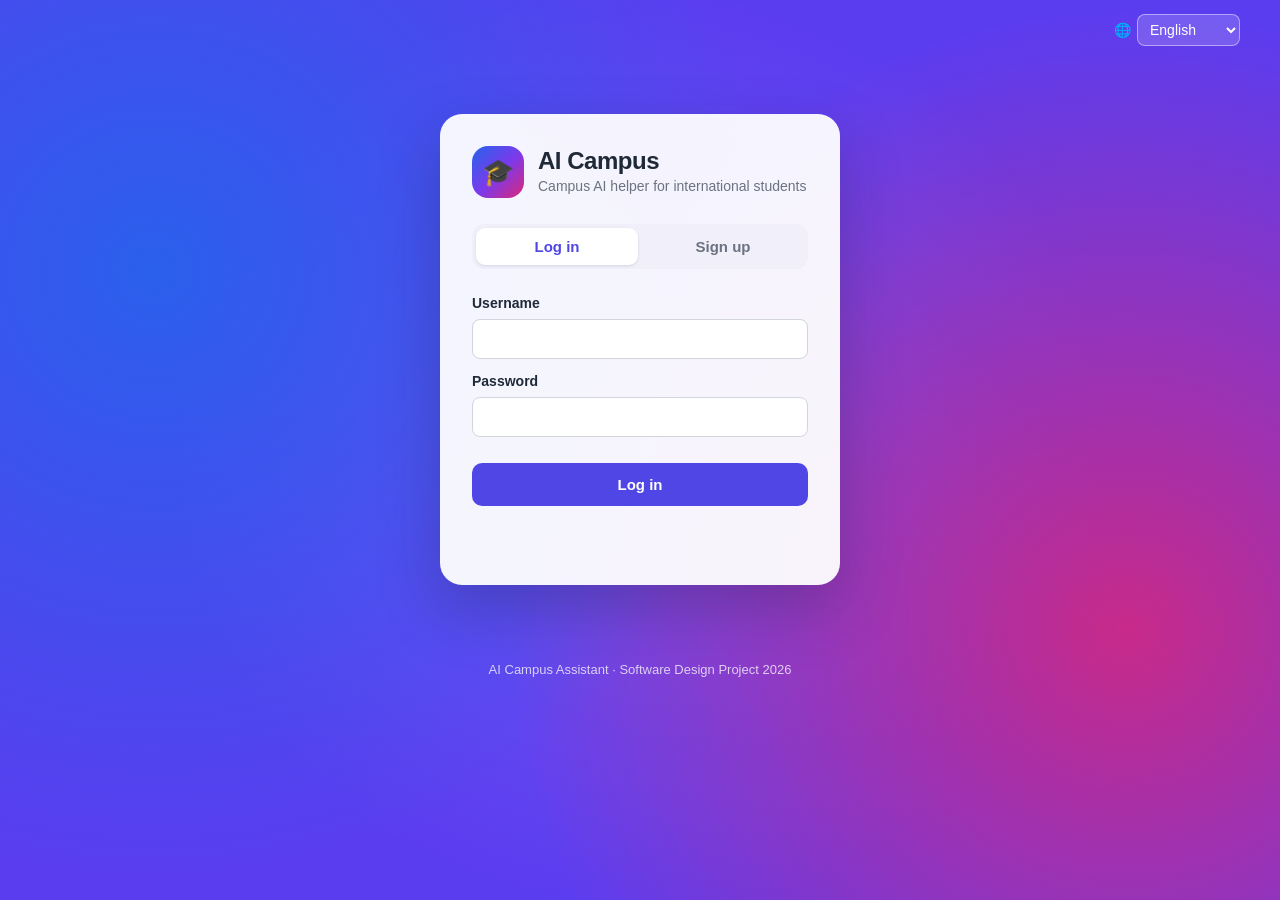
==== commit 723ffbfe: "Redesign UI: sidebar views, D-day home, AI drawer, time-of-day themes and dark mode" ====
--- a/frontend/index.html
+++ b/frontend/index.html
@@ -3,6 +3,8 @@
 <head>
     <meta charset="UTF-8">
     <meta name="viewport" content="width=device-width, initial-scale=1.0">
+    <!-- Утасны браузерын дээд/доод хэсгийн өнгө (нэвтрэх үед app.js солино) -->
+    <meta id="theme-color" name="theme-color" content="#f5f7fb">
 
     <title>AI Campus Assistant</title>
 
@@ -10,19 +12,35 @@
 </head>
 
 <body>
+    <!-- Нэвтэрсний дараах хажуугийн цэс (утсан дээр доод tab bar болно) -->
+    <aside id="main-nav" class="sidebar" hidden>
+        <div class="logo sidebar-logo">🎓 AI Campus</div>
+
+        <nav class="nav-links" data-i18n-title="nav.menu">
+            <a href="#home" data-view-link="home"><span class="nav-icon" aria-hidden="true">🏠</span><span data-i18n="nav.home">Home</span></a>
+            <a href="#assignments" data-view-link="assignments"><span class="nav-icon" aria-hidden="true">📋</span><span data-i18n="nav.assignments">Assignments</span></a>
+            <a href="#notices" data-view-link="notices"><span class="nav-icon" aria-hidden="true">📢</span><span data-i18n="nav.notices">Notices</span></a>
+            <a href="#calendar" data-view-link="calendar"><span class="nav-icon" aria-hidden="true">📅</span><span data-i18n="nav.calendar">Calendar</span></a>
+            <a href="#courses" data-view-link="courses"><span class="nav-icon" aria-hidden="true">📚</span><span data-i18n="nav.courses">Courses</span></a>
+            <a href="#stats" data-view-link="stats"><span class="nav-icon" aria-hidden="true">📊</span><span data-i18n="nav.stats">Statistics</span></a>
+        </nav>
+    </aside>
+
+    <div class="page">
     <header class="header">
-        <div class="logo">🎓 AI Campus</div>
-
-        <nav id="main-nav" hidden>
-            <a href="#dashboard" data-i18n="nav.home">Home</a>
-            <a href="#assignments" data-i18n="nav.assignments">Assignments</a>
-            <a href="#courses" data-i18n="nav.courses">Courses</a>
-            <a href="#calendar" data-i18n="nav.calendar">Calendar</a>
-            <a href="#stats" data-i18n="nav.stats">Statistics</a>
-            <a href="#assistant" data-i18n="nav.assistant">AI assistant</a>
-        </nav>
+        <div class="logo header-logo">🎓 <span class="logo-text">AI Campus</span></div>
 
         <div class="header-actions">
+            <label class="language-picker theme-picker">
+                <span class="visually-hidden" data-i18n="theme.label">Theme</span>
+                <span aria-hidden="true">🌓</span>
+                <select id="theme-select">
+                    <option value="auto" data-i18n="theme.auto">Auto</option>
+                    <option value="light" data-i18n="theme.light">Light</option>
+                    <option value="dark" data-i18n="theme.dark">Dark</option>
+                </select>
+            </label>
+
             <label class="language-picker">
                 <span class="visually-hidden" data-i18n="header.language">Language</span>
                 🌐
@@ -40,7 +58,13 @@
 
         <!-- Нэвтрэх / Бүртгүүлэх -->
         <section id="auth-section" class="auth-section" hidden>
-            <h2 data-i18n="auth.welcome">Welcome</h2>
+            <div class="auth-brand">
+                <span class="auth-logo" aria-hidden="true">🎓</span>
+                <div>
+                    <strong class="auth-name">AI Campus</strong>
+                    <p class="auth-tagline" data-i18n="auth.tagline">Your AI helper for campus life</p>
+                </div>
+            </div>
 
             <div class="auth-tabs" role="tablist">
                 <button id="tab-login" type="button" class="active" data-i18n="auth.loginTab">Log in</button>
@@ -82,16 +106,22 @@
         <!-- Нэвтэрсний дараа харагдах хэсэг -->
         <div id="app-content" hidden>
 
-            <section class="welcome">
-                <p class="subtitle" data-i18n="welcome.subtitle">YOUR SMART CAMPUS COMPANION</p>
-                <h1 id="welcome-greeting"></h1>
-                <p data-i18n="welcome.text">Manage your courses, assignments and schedule in one place.</p>
-                <a class="button-link" href="#assignments" data-i18n="welcome.start">Add an assignment</a>
+            <!-- Нүүр: дараагийн хугацаа, тоонууд, ойрын даалгавар, шинэ мэдэгдэл -->
+            <section id="home" class="home-view" data-view="home">
+                <div class="welcome">
+                    <h1 id="welcome-greeting"></h1>
+                    <p data-i18n="welcome.text">Manage your courses, assignments and schedule in one place.</p>
+                </div>
+
+                <article id="next-up" class="next-up" aria-live="polite">
+                    <p class="next-up-label" data-i18n="home.nextUp">Next deadline</p>
+                    <div id="next-up-body" class="next-up-body"></div>
+                </article>
             </section>
 
             <!-- Самбар -->
-            <section id="dashboard" class="dashboard">
-                <h2 data-i18n="dashboard.title">My dashboard</h2>
+            <section id="dashboard" class="dashboard" data-view="home">
+                <h2 class="visually-hidden" data-i18n="dashboard.title">My dashboard</h2>
 
                 <div class="stat-tiles">
                     <article class="stat-tile">
@@ -111,10 +141,40 @@
                         <strong id="tile-rate" class="stat-value">0%</strong>
                     </article>
                 </div>
+
+                <div class="home-columns">
+                    <div class="home-card">
+                        <div class="home-card-header">
+                            <h2 data-i18n="home.upcoming">Coming up</h2>
+                            <a href="#assignments" data-i18n="home.seeAll">See all</a>
+                        </div>
+                        <ul id="home-upcoming" class="home-list"></ul>
+                    </div>
+
+                    <div class="home-card">
+                        <div class="home-card-header">
+                            <h2 data-i18n="home.latestNotices">Latest notices</h2>
+                            <a href="#notices" data-i18n="home.seeAll">See all</a>
+                        </div>
+                        <ul id="home-notices" class="home-list"></ul>
+                    </div>
+                </div>
+            </section>
+
+            <!-- Сургуулийн мэдэгдэл -->
+            <section id="notices" class="panel" data-view="notices">
+                <div class="panel-header">
+                    <h2 data-i18n="notices.title">School notices</h2>
+                    <button id="notices-refresh" type="button" class="secondary-button" data-i18n="notices.refresh">Refresh</button>
+                </div>
+                <p class="section-description" data-i18n="notices.description"></p>
+                <p id="notices-status" class="notices-status" aria-live="polite"></p>
+                <ul id="notice-list" class="notice-list"></ul>
+                <button id="notices-more" type="button" class="secondary-button" hidden></button>
             </section>
 
             <!-- Даалгавар -->
-            <section id="assignments" class="panel assignment-manager">
+            <section id="assignments" class="panel assignment-manager" data-view="assignments">
                 <h2 data-i18n="assign.title">Assignments</h2>
 
                 <form id="assignment-form" class="assignment-form">
@@ -189,7 +249,7 @@
             </section>
 
             <!-- Хичээл -->
-            <section id="courses" class="panel">
+            <section id="courses" class="panel" data-view="courses">
                 <h2 data-i18n="courses.title">Courses</h2>
                 <p class="section-description" data-i18n="courses.description"></p>
 
@@ -208,7 +268,7 @@
             </section>
 
             <!-- Календарь -->
-            <section id="calendar" class="panel">
+            <section id="calendar" class="panel" data-view="calendar">
                 <div class="calendar-header">
                     <h2 data-i18n="calendar.title">Calendar</h2>
 
@@ -230,7 +290,7 @@
             </section>
 
             <!-- Статистик -->
-            <section id="stats" class="panel">
+            <section id="stats" class="panel" data-view="stats">
                 <div class="panel-header">
                     <h2 data-i18n="stats.title">Statistics</h2>
                     <button id="stats-table-toggle" type="button" class="secondary-button" data-i18n="stats.showTable">Show as table</button>
@@ -292,8 +352,11 @@
             </section>
 
             <!-- AI туслах -->
-            <section id="assistant" class="panel assistant">
-                <h2 data-i18n="assistant.title">AI Campus Assistant</h2>
+            <section id="assistant" class="assistant" role="dialog" aria-modal="false" aria-labelledby="assistant-title" hidden>
+                <div class="assistant-header">
+                    <h2 id="assistant-title" data-i18n="assistant.title">AI Campus Assistant</h2>
+                    <button id="assistant-close" type="button" class="icon-button" data-i18n-title="assistant.close">✕</button>
+                </div>
 
                 <p class="assistant-description" data-i18n="assistant.description"></p>
 
@@ -310,6 +373,10 @@
                 </form>
             </section>
 
+            <button id="assistant-open" type="button" class="assistant-fab" aria-controls="assistant" aria-expanded="false">
+                <span aria-hidden="true">🤖</span>
+                <span class="assistant-fab-text" data-i18n="assistant.open">Ask AI</span>
+            </button>
         </div>
     </main>
 
@@ -349,6 +416,7 @@
     <footer>
         <p data-i18n="footer.text">AI Campus Assistant · Software Design Project 2026</p>
     </footer>
+    </div>
 
     <!-- Дараалал чухал: i18n → app (нийтлэг) → тус бүрийн хэсэг → main (эхлүүлэх) -->
     <script src="i18n.js"></script>
@@ -356,6 +424,9 @@
     <script src="courses.js"></script>
     <script src="calendar.js"></script>
     <script src="stats.js"></script>
+    <script src="notices.js"></script>
+    <script src="views.js"></script>
+    <script src="theme.js"></script>
     <script src="main.js"></script>
 </body>
 </html>
--- a/frontend/style.css
+++ b/frontend/style.css
@@ -24,6 +24,13 @@
     --radius-medium: 10px;
     --radius-large: 16px;
     --focus-ring: 0 0 0 3px rgba(81, 69, 229, 0.18);
+
+    /* Брэндийн градиент: нэвтрэх фон болон "Дараагийн хугацаа" картад л ашиглана. */
+    --gradient-brand: linear-gradient(135deg, #2563eb 0%, #7c3aed 52%, #db2777 100%);
+    --gradient-overdue: linear-gradient(135deg, #b91c1c 0%, #db2777 100%);
+    --color-ink: #1c1940;
+    --sidebar-width: 232px;
+    --shadow-float: 0 24px 60px rgba(28, 25, 64, 0.28);
 }
 
 * {
@@ -36,6 +43,8 @@
 
 html {
     scroll-behavior: smooth;
+    /* Утсан дээр дээш/доош татахад (overscroll) харагдах өнгө */
+    background: var(--color-background);
 }
 
 body {
@@ -60,39 +69,91 @@
 }
 
 /* ---------- Header ---------- */
+/* Цэс нь хажууд (эсвэл доор) байрлах тул дээд мөр гүйлгэхэд дагахгүй. */
 .header {
-    position: sticky;
-    top: 0;
+    position: relative;
     z-index: 10;
     display: flex;
     justify-content: space-between;
     align-items: center;
     gap: 16px;
-    padding: 16px 8%;
-    background: var(--color-surface);
-    border-bottom: 1px solid var(--color-border);
+    padding: 14px 40px;
+    background: transparent;
 }
 
 .logo {
-    font-size: 22px;
-    font-weight: 700;
+    font-size: 21px;
+    font-weight: 800;
+    letter-spacing: -0.02em;
     white-space: nowrap;
 }
 
-nav {
-    display: flex;
-    flex-wrap: wrap;
-    gap: 20px;
-}
-
-nav a {
+/* ---------- Хажуугийн цэс ---------- */
+.sidebar {
+    position: fixed;
+    inset: 0 auto 0 0;
+    z-index: 20;
+    display: flex;
+    flex-direction: column;
+    gap: 28px;
+    width: var(--sidebar-width);
+    padding: 22px 14px;
+    background: var(--color-ink);
+    color: #ffffff;
+}
+
+.sidebar-logo {
+    padding: 0 10px;
+}
+
+.nav-links {
+    display: flex;
+    flex-direction: column;
+    gap: 4px;
+}
+
+.nav-links a {
+    display: flex;
+    align-items: center;
+    gap: 12px;
+    padding: 11px 12px;
+    border-radius: var(--radius-medium);
+    color: rgba(255, 255, 255, 0.72);
+    font-size: 15px;
     text-decoration: none;
-    color: #4b5563;
-    font-size: 14px;
-}
-
-nav a:hover {
-    color: var(--color-primary);
+}
+
+.nav-links a:hover {
+    background: rgba(255, 255, 255, 0.06);
+    color: #ffffff;
+}
+
+.nav-links a[aria-current="page"] {
+    background: rgba(255, 255, 255, 0.12);
+    color: #ffffff;
+    font-weight: 600;
+    box-shadow: inset 3px 0 0 #a78bfa;
+}
+
+.nav-links a:focus-visible {
+    outline: 2px solid #c4b5fd;
+    outline-offset: 2px;
+}
+
+.nav-icon {
+    width: 22px;
+    text-align: center;
+}
+
+/* Нэвтэрсэн үед контентыг цэсний баруун талд байрлуулна. */
+body:has(#main-nav:not([hidden])) .page {
+    margin-left: var(--sidebar-width);
+    /* AI товч сүүлийн мөрийг халхлахгүй байх зай */
+    padding-bottom: 72px;
+}
+
+body:has(#main-nav:not([hidden])) .header-logo {
+    visibility: hidden;
 }
 
 .header-actions {
@@ -130,9 +191,14 @@
 
 /* ---------- Layout ---------- */
 .container {
-    width: 84%;
     max-width: 1100px;
-    margin: 40px auto;
+    margin: 16px auto 40px;
+    padding: 0 40px;
+}
+
+/* Нэг удаад нэг хэсэг харагдах тул эхний хэсгийн дээд зай хэрэггүй. */
+#app-content > .panel {
+    margin-top: 8px;
 }
 
 .panel {
@@ -249,29 +315,142 @@
 }
 
 /* ---------- Нэвтрэх ---------- */
+/* iPhone Safari дээр татахад цагаан зай гарахгүй байлгах:
+   html-ийн өнгийг градиенттай ойролцоо болгож, "унжих" хөдөлгөөнийг хаана. */
+html:has(#auth-section:not([hidden])) {
+    /* Safari дээд, доод toolbar-ыг html-ийн НЭГ өнгөөр буддаг тул
+       фоны дээд, доод зах хоёулаа энэ өнгөтэй байна. */
+    background: #5b3df0;
+    overscroll-behavior-y: none;
+}
+
+body:has(#auth-section:not([hidden])) {
+    overscroll-behavior-y: none;
+    min-height: 100vh;
+    background:
+        /* Цэнхэр, ягаан толбо дунд хэсэгт; зах нь #5b3df0 */
+        radial-gradient(circle at 12% 30%, rgba(37, 99, 235, 0.9), transparent 48%),
+        radial-gradient(circle at 88% 70%, rgba(219, 39, 119, 0.85), transparent 48%),
+        radial-gradient(circle at 50% 50%, rgba(255, 255, 255, 0.1), transparent 60%),
+        #5b3df0;
+    background-attachment: fixed;
+}
+
+body:has(#auth-section:not([hidden])) .header {
+    background: transparent;
+    backdrop-filter: none;
+}
+
+body:has(#auth-section:not([hidden])) .header-logo,
+body:has(#auth-section:not([hidden])) .language-picker,
+body:has(#auth-section:not([hidden])) footer {
+    color: #ffffff;
+}
+
+body:has(#auth-section:not([hidden])) .header-logo,
+body:has(#auth-section:not([hidden])) .theme-picker {
+    visibility: hidden;
+}
+
+body:has(#auth-section:not([hidden])) .theme-picker {
+    display: none;
+}
+
+body:has(#auth-section:not([hidden])) .language-picker select {
+    border-color: rgba(255, 255, 255, 0.45);
+    background: rgba(255, 255, 255, 0.16);
+    color: #ffffff;
+}
+
+body:has(#auth-section:not([hidden])) .language-picker option {
+    color: var(--color-text);
+}
+
+body:has(#auth-section:not([hidden])) footer {
+    opacity: 0.75;
+}
+
 .auth-section {
-    max-width: 420px;
-    margin: 40px auto;
-    padding: 24px;
+    max-width: 400px;
+    margin: 6vh auto 0;
+    padding: 32px;
+    border-radius: 22px;
+    background: rgba(255, 255, 255, 0.94);
+    box-shadow: var(--shadow-float);
+}
+
+.auth-brand {
+    display: flex;
+    align-items: center;
+    gap: 14px;
+    margin-bottom: 26px;
+}
+
+.auth-logo {
+    display: grid;
+    place-items: center;
+    width: 52px;
+    height: 52px;
+    flex: none;
+    border-radius: 16px;
+    background: var(--gradient-brand);
+    font-size: 26px;
+}
+
+.auth-name {
+    display: block;
+    font-size: 24px;
+    font-weight: 800;
+    letter-spacing: -0.02em;
+}
+
+.auth-tagline {
+    margin: 2px 0 0;
+    color: var(--color-text-muted);
+    font-size: 14px;
+    line-height: 1.4;
+}
+
+/* Нэвтрэх / Бүртгүүлэх сонголт: нэг хайрцаг доторх хоёр хэсэг */
+.auth-tabs {
+    display: flex;
+    gap: 4px;
+    margin-bottom: 20px;
+    padding: 4px;
     border-radius: 12px;
-    background: var(--color-surface);
-    box-shadow: 0 2px 12px rgba(0, 0, 0, 0.1);
-}
-
-.auth-tabs {
-    display: flex;
-    gap: 8px;
-    margin-bottom: 16px;
+    background: #f0effa;
 }
 
 .auth-tabs button {
     flex: 1;
-    opacity: 0.6;
+    margin: 0;
+    padding: 10px;
+    border-radius: 9px;
+    background: transparent;
+    color: var(--color-text-muted);
+    font-weight: 600;
+}
+
+.auth-tabs button:hover {
+    background: rgba(255, 255, 255, 0.6);
+    color: var(--color-text);
 }
 
 .auth-tabs button.active {
-    opacity: 1;
-    font-weight: bold;
+    background: var(--color-surface);
+    color: var(--color-primary);
+    box-shadow: 0 1px 3px rgba(28, 25, 64, 0.12);
+}
+
+.auth-section .stacked-form label {
+    margin-top: 6px;
+    font-size: 14px;
+    font-weight: 600;
+}
+
+.auth-section .stacked-form button[type="submit"] {
+    margin-top: 18px;
+    font-weight: 600;
 }
 
 .stacked-form {
@@ -298,33 +477,224 @@
 .auth-message.success { color: #1e8449; }
 
 /* ---------- Нүүр ---------- */
-.welcome {
-    padding: 48px;
-    border-radius: 20px;
+.welcome h1 {
+    margin: 8px 0 4px;
+    font-size: 30px;
+    font-weight: 800;
+    letter-spacing: -0.02em;
+}
+
+.welcome p {
+    margin: 0;
+    line-height: 1.6;
+    color: var(--color-text-muted);
+}
+
+/* Дараагийн хугацаа: нүүрний гол элемент, "D-3" хэлбэрээр */
+.next-up {
+    margin-top: 24px;
+    padding: 26px 32px;
+    border-radius: 22px;
+    background: var(--gradient-brand);
+    color: #ffffff;
+}
+
+.next-up.overdue {
+    background: var(--gradient-overdue);
+}
+
+.next-up-label {
+    margin: 0 0 10px;
+    font-size: 14px;
+    font-weight: 600;
+    opacity: 0.85;
+}
+
+.next-up-body {
+    display: flex;
+    align-items: center;
+    gap: 28px;
+}
+
+.next-up-dday {
+    font-size: clamp(48px, 7vw, 76px);
+    font-weight: 800;
+    line-height: 1;
+    letter-spacing: -0.04em;
+    font-variant-numeric: tabular-nums;
+    white-space: nowrap;
+}
+
+.next-up-info {
+    min-width: 0;
+}
+
+.next-up-title {
+    margin: 0 0 8px;
+    font-size: 22px;
+    line-height: 1.3;
+    overflow-wrap: anywhere;
+}
+
+.next-up-meta {
+    display: flex;
+    flex-wrap: wrap;
+    align-items: center;
+    gap: 10px;
+    margin: 0;
+    font-size: 14px;
+    opacity: 0.92;
+}
+
+.next-up .course-chip {
+    background: rgba(255, 255, 255, 0.18);
+    color: #ffffff;
+}
+
+.next-up .course-dot {
+    box-shadow: 0 0 0 2px rgba(255, 255, 255, 0.85);
+}
+
+.next-up.is-empty {
     background: var(--color-surface);
+    border: 2px dashed #c7c3f5;
+    color: var(--color-text);
+}
+
+.next-up.is-empty .next-up-body {
+    flex-wrap: wrap;
+    gap: 8px 20px;
+}
+
+.next-up-empty {
+    margin: 0;
+    color: var(--color-text-muted);
+}
+
+.next-up.is-empty .button-link {
+    margin-top: 0;
+}
+
+.dashboard {
+    margin-top: 20px;
+}
+
+.home-columns {
+    display: grid;
+    grid-template-columns: repeat(2, minmax(0, 1fr));
+    gap: 20px;
+    margin-top: 20px;
+}
+
+.home-card {
+    padding: 20px 24px;
     border: 1px solid var(--color-border);
-}
-
-.subtitle {
+    border-radius: var(--radius-large);
+    background: var(--color-surface);
+}
+
+.home-card-header {
+    display: flex;
+    justify-content: space-between;
+    align-items: baseline;
+    gap: 12px;
+    margin-bottom: 6px;
+}
+
+.home-card-header h2 {
+    margin: 0;
+    font-size: 17px;
+}
+
+.home-card-header a {
     color: var(--color-primary);
-    font-size: 12px;
+    font-size: 14px;
+    text-decoration: none;
+}
+
+.home-card-header a:hover {
+    text-decoration: underline;
+}
+
+.home-list {
+    margin: 0;
+    padding: 0;
+    list-style: none;
+}
+
+.home-list .empty-message {
+    padding: 12px 0;
+}
+
+.home-row {
+    display: flex;
+    align-items: center;
+    gap: 14px;
+    padding: 11px 0;
+    border-bottom: 1px solid var(--color-border);
+}
+
+.home-row:last-child {
+    border-bottom: none;
+}
+
+.home-dday {
+    min-width: 62px;
+    padding: 4px 8px;
+    border-radius: var(--radius-small);
+    background: var(--color-primary-soft);
+    color: var(--color-primary);
+    font-size: 13px;
     font-weight: 700;
-    letter-spacing: 2px;
-}
-
-.welcome h1 {
-    font-size: 36px;
-    margin-bottom: 12px;
-}
-
-.welcome p {
-    line-height: 1.8;
-    color: var(--color-text-muted);
-}
-
-.dashboard {
-    margin-top: 40px;
-    scroll-margin-top: 90px;
+    text-align: center;
+    font-variant-numeric: tabular-nums;
+}
+
+.home-row.due-soon .home-dday {
+    background: var(--color-soon-soft);
+    color: #b45309;
+}
+
+.home-row.overdue .home-dday {
+    background: var(--color-overdue-soft);
+    color: var(--color-danger);
+}
+
+.home-row-text {
+    display: flex;
+    flex-direction: column;
+    align-items: flex-start;
+    gap: 4px;
+    min-width: 0;
+}
+
+.home-row-text strong {
+    max-width: 100%;
+    overflow: hidden;
+    text-overflow: ellipsis;
+    white-space: nowrap;
+}
+
+.home-date {
+    flex: none;
+    width: 72px;
+    color: var(--color-text-muted);
+    font-size: 13px;
+}
+
+.home-notice-link {
+    display: -webkit-box;
+    overflow: hidden;
+    -webkit-line-clamp: 2;
+    -webkit-box-orient: vertical;
+    color: var(--color-text);
+    line-height: 1.45;
+    text-decoration: none;
+}
+
+.home-notice-link:hover {
+    color: var(--color-primary);
+    text-decoration: underline;
 }
 
 /* ---------- Тоон хавтан ---------- */
@@ -366,6 +736,122 @@
 
 .tile-warning.is-active .stat-value {
     color: #b91c1c;
+}
+
+/* ---------- Сургуулийн мэдэгдэл ---------- */
+.notices-status {
+    margin: 0 0 12px;
+    color: var(--color-text-muted);
+    font-size: 13px;
+}
+
+.notice-list {
+    margin: 0;
+    padding: 0;
+    list-style: none;
+}
+
+.notice-item {
+    display: flex;
+    flex-direction: column;
+    gap: 6px;
+    padding: 12px 0;
+    border-bottom: 1px solid var(--color-border);
+}
+
+.notice-item:last-child {
+    border-bottom: none;
+}
+
+.notice-meta {
+    display: flex;
+    flex-wrap: wrap;
+    align-items: center;
+    gap: 8px;
+    color: var(--color-text-muted);
+    font-size: 13px;
+}
+
+.notice-source {
+    padding: 1px 8px;
+    border-radius: 999px;
+    background: #f1f5f9;
+    color: #475569;
+}
+
+.notice-badge {
+    padding: 1px 8px;
+    border-radius: 999px;
+    font-size: 12px;
+    font-weight: 600;
+}
+
+.notice-pinned {
+    background: #fef3c7;
+    color: #92400e;
+}
+
+.notice-new {
+    background: var(--color-primary-soft);
+    color: var(--color-primary-dark);
+}
+
+.notice-title {
+    color: var(--color-text);
+    font-weight: 600;
+    text-decoration: none;
+    overflow-wrap: anywhere;
+}
+
+.notice-title:hover {
+    color: var(--color-primary);
+    text-decoration: underline;
+}
+
+.notice-summary-area {
+    display: flex;
+    flex-direction: column;
+    align-items: flex-start;
+    gap: 8px;
+}
+
+.notice-summary-button {
+    margin-top: 0;
+    padding: 4px 12px;
+    border-radius: 999px;
+    background: var(--color-primary-soft);
+    color: var(--color-primary-dark);
+    font-size: 13px;
+}
+
+.notice-summary-button:hover {
+    background: #e0e7ff;
+}
+
+.notice-summary {
+    width: 100%;
+    padding: 12px 14px;
+    border-left: 3px solid var(--color-primary);
+    border-radius: var(--radius-small);
+    background: #f8fafc;
+    line-height: 1.6;
+    font-size: 14px;
+}
+
+.notice-summary-label {
+    margin: 0 0 6px;
+    color: var(--color-text-muted);
+    font-size: 12px;
+}
+
+.notice-summary ul,
+.notice-summary ol {
+    margin: 0;
+    padding-left: 20px;
+}
+
+.notice-summary p {
+    margin: 0 0 6px;
 }
 
 /* ---------- Даалгавар ---------- */
@@ -1001,13 +1487,78 @@
 }
 
 /* ---------- AI чат ---------- */
+/* ---------- AI туслах: баруун доод буланд нээгддэг цонх ---------- */
+.assistant-fab {
+    position: fixed;
+    right: 24px;
+    bottom: 24px;
+    z-index: 30;
+    display: flex;
+    align-items: center;
+    gap: 8px;
+    margin: 0;
+    padding: 14px 22px;
+    border-radius: 999px;
+    background: var(--color-ink);
+    font-weight: 600;
+    box-shadow: var(--shadow-float);
+}
+
+.assistant-fab:hover {
+    background: #2e2a63;
+}
+
+.assistant-fab[aria-expanded="true"] {
+    background: var(--color-primary);
+}
+
 .assistant {
-    line-height: 1.8;
+    position: fixed;
+    right: 24px;
+    bottom: 92px;
+    z-index: 40;
+    display: flex;
+    flex-direction: column;
+    width: min(420px, calc(100vw - 48px));
+    max-height: min(680px, calc(100vh - 130px));
+    padding: 20px;
+    border-radius: 22px;
+    background: var(--color-surface);
+    box-shadow: var(--shadow-float);
+    line-height: 1.7;
+}
+
+.assistant[hidden] {
+    display: none;
+}
+
+.assistant-header {
+    display: flex;
+    justify-content: space-between;
+    align-items: center;
+    gap: 12px;
+}
+
+.assistant-header h2 {
+    margin: 0;
+    font-size: 19px;
+}
+
+.assistant-header .icon-button {
+    margin: 0;
+}
+
+.assistant .chat-messages {
+    flex: 1;
+    min-height: 160px;
+    max-height: none;
 }
 
 .assistant-description {
-    color: var(--color-text-muted);
-    margin-bottom: 20px;
+    margin: 6px 0 14px;
+    color: var(--color-text-muted);
+    font-size: 14px;
+    line-height: 1.6;
 }
 
 .chat-messages {
@@ -1057,6 +1608,26 @@
     font-style: italic;
 }
 
+.bot-message .chat-actions {
+    margin: 10px 0 0;
+    padding: 0;
+    list-style: none;
+}
+
+.chat-action {
+    margin-top: 4px;
+    padding: 4px 10px;
+    border-radius: var(--radius-small);
+    background: #dcfce7;
+    color: #166534;
+    font-size: 13px;
+}
+
+.chat-action.failed {
+    background: #fee2e2;
+    color: #991b1b;
+}
+
 .chat-source {
     display: inline-block;
     margin-top: 8px;
@@ -1105,7 +1676,7 @@
 }
 
 footer {
-    margin-top: 60px;
+    margin-top: 40px;
     padding: 24px;
     text-align: center;
     color: var(--color-text-muted);
@@ -1115,14 +1686,76 @@
 /* ---------- Жижиг дэлгэц ---------- */
 @media (max-width: 900px) {
     .header {
-        flex-wrap: wrap;
-        padding: 14px 4%;
-    }
-
-    nav {
-        order: 3;
+        padding: 12px 20px;
+    }
+
+    .container {
+        padding: 0 20px;
+    }
+
+    /* Хажуугийн цэс → доод tab bar */
+    .sidebar {
+        inset: auto 0 0 0;
         width: 100%;
-        gap: 14px;
+        padding: 6px 4px calc(6px + env(safe-area-inset-bottom));
+    }
+
+    .sidebar-logo {
+        display: none;
+    }
+
+    .nav-links {
+        flex-direction: row;
+        gap: 2px;
+    }
+
+    .nav-links a {
+        flex: 1;
+        flex-direction: column;
+        gap: 2px;
+        min-width: 0;
+        padding: 6px 2px;
+        font-size: 11px;
+    }
+
+    .nav-links a span:last-child {
+        max-width: 100%;
+        overflow: hidden;
+        text-overflow: ellipsis;
+        white-space: nowrap;
+    }
+
+    .nav-links a[aria-current="page"] {
+        box-shadow: inset 0 3px 0 #a78bfa;
+    }
+
+    .nav-icon {
+        font-size: 19px;
+    }
+
+    body:has(#main-nav:not([hidden])) .page {
+        margin-left: 0;
+        padding-bottom: 140px;
+    }
+
+    body:has(#main-nav:not([hidden])) .header-logo {
+        visibility: visible;
+    }
+
+    .assistant-fab {
+        bottom: 84px;
+        right: 16px;
+    }
+
+    .assistant {
+        right: 16px;
+        bottom: 150px;
+        width: calc(100vw - 32px);
+        max-height: calc(100vh - 220px);
+    }
+
+    .home-columns {
+        grid-template-columns: 1fr;
     }
 
     .stat-tiles {
@@ -1144,17 +1777,51 @@
     }
 
     .container {
-        width: auto;
-        margin: 24px 16px;
-    }
-
-    .welcome,
+        padding: 0 16px;
+    }
+
+    .header {
+        padding: 12px 16px;
+    }
+
+    .user-info > span {
+        display: none;
+    }
+
     .panel {
         padding: 20px;
     }
 
     .welcome h1 {
-        font-size: 28px;
+        font-size: 25px;
+    }
+
+    .next-up {
+        padding: 22px;
+    }
+
+    .next-up-body {
+        flex-direction: column;
+        align-items: flex-start;
+        gap: 12px;
+    }
+
+    .auth-section {
+        margin: 2vh 16px 0;
+        padding: 26px 22px;
+    }
+
+    .assistant-fab-text {
+        display: none;
+    }
+
+    /* Утсан дээр AI цонх бүтэн дэлгэц */
+    .assistant {
+        inset: 0;
+        width: auto;
+        max-height: none;
+        border-radius: 0;
+        z-index: 60;
     }
 
     .assignment-form {
@@ -1199,3 +1866,133 @@
         width: 100%;
     }
 }
+
+/* ========================================
+   Өдрийн цаг, цэгэн хээ, бараан горим (theme.js)
+   ======================================== */
+:root {
+    --tint-a: rgba(59, 130, 246, 0.12);
+    --tint-b: rgba(124, 58, 237, 0.1);
+    --dot-color: #d3d6e6;
+}
+
+:root[data-daypart="morning"] {
+    --tint-a: rgba(251, 146, 60, 0.22);
+    --tint-b: rgba(244, 114, 182, 0.16);
+}
+
+:root[data-daypart="evening"] {
+    --tint-a: rgba(249, 115, 22, 0.22);
+    --tint-b: rgba(219, 39, 119, 0.2);
+}
+
+:root[data-daypart="night"] {
+    --tint-a: rgba(79, 70, 229, 0.2);
+    --tint-b: rgba(30, 27, 75, 0.14);
+}
+
+/* Нэвтэрсэн үед: дээд хэсэгт өнгөний туяа + дэвтрийн цэгэн хээ */
+body:has(#main-nav:not([hidden])) .page {
+    background:
+        radial-gradient(ellipse 65% 420px at 25% 0, var(--tint-a), transparent 72%),
+        radial-gradient(ellipse 45% 340px at 90% 0, var(--tint-b), transparent 72%),
+        radial-gradient(var(--dot-color) 1.2px, transparent 1.2px) 0 0 / 22px 22px,
+        var(--color-background);
+}
+
+/* ---------- Бараан горим (зөвхөн нэвтэрсний дараа) ---------- */
+:root[data-theme="dark"]:has(#app-content:not([hidden])) {
+    color-scheme: dark;
+    --color-primary: #6d64f5;
+    --color-primary-dark: #5b52e8;
+    --color-primary-soft: #2c2870;
+    --color-text: #ecebfa;
+    --color-text-muted: #a5a3c9;
+    --color-border: #332f6b;
+    --color-input-border: #433e80;
+    --color-surface: #1f1c46;
+    --color-background: #141233;
+    --color-overdue-soft: #3b1a2e;
+    --color-soon-soft: #3a2a1c;
+    --color-upcoming-soft: #17301f;
+    --color-ink: #0d0b26;
+    --tint-a: rgba(124, 58, 237, 0.32);
+    --tint-b: rgba(219, 39, 119, 0.14);
+    --dot-color: rgba(255, 255, 255, 0.07);
+    --shadow-float: 0 24px 60px rgba(0, 0, 0, 0.5);
+}
+
+[data-theme="dark"] body:has(#app-content:not([hidden])) {
+    background: var(--color-background);
+}
+
+[data-theme="dark"] body:has(#app-content:not([hidden])) :is(input, select, textarea) {
+    background: #191640;
+    color: var(--color-text);
+    border-color: var(--color-input-border);
+}
+
+[data-theme="dark"] body:has(#app-content:not([hidden])) {
+    & .secondary-button { color: #c7d2fe; }
+
+    & .secondary-button:hover,
+    & .icon-button:hover,
+    & .notice-summary-button:hover { background: #332f80; }
+
+    & .panel .stat-tile,
+    & .notice-summary,
+    & .calendar-day,
+    & .chat-messages { background: #191640; }
+
+    & .tile-warning.is-active { border-color: #5b2340; }
+    & .tile-warning.is-active .stat-value { color: #f87171; }
+
+    & .notice-source { background: #2a2760; color: #c7c5ea; }
+    & .notice-pinned { background: #3a2f12; color: #fcd34d; }
+
+    & .assignment-notes { color: var(--color-text-muted); }
+    & .assignment-item.completed { background: #1a1840; border-left-color: #4b4b6b; }
+
+    & .priority-high { background: #6d64f5; color: #ffffff; }
+    & .priority-medium { background: #2c2870; color: #c7d2fe; }
+    & .priority-low { background: #2a2760; color: #c7c5ea; }
+
+    & .progress-track { background: #2a2760; }
+    & .bar-plot { border-bottom-color: #433e80; }
+
+    & .bot-message { background: #2c2870; color: var(--color-text); }
+    & .chat-action { background: #14361f; color: #86efac; }
+    & .chat-action.failed { background: #3b1a1f; color: #fca5a5; }
+    & .chat-source { background: #2c2870; color: #c7d2fe; }
+    & .chat-source-rules,
+    & .chat-source-local { background: #2a2760; color: #c7c5ea; }
+
+    & .home-card-header a,
+    & .notice-title:hover,
+    & .home-notice-link:hover { color: #a5b4fc; }
+    & .home-row.due-soon .home-dday { color: #fbbf24; }
+    & .home-row.overdue .home-dday { color: #f87171; }
+    & .next-up.is-empty { border-color: #433e80; }
+    & .edit-dialog { background: var(--color-surface); color: var(--color-text); }
+}
+
+@media (max-width: 600px) {
+    .header-actions {
+        gap: 8px;
+    }
+
+    .header-actions .language-picker > span[aria-hidden],
+    .header-actions .language-picker {
+        font-size: 0;
+    }
+
+    .header-actions .language-picker select {
+        max-width: 96px;
+        font-size: 14px;
+    }
+
+    /* Утсан дээр зай хэмнэхийн тулд логоны зөвхөн дүрс */
+    body:has(#main-nav:not([hidden])) .logo-text {
+        display: none;
+    }
+}
